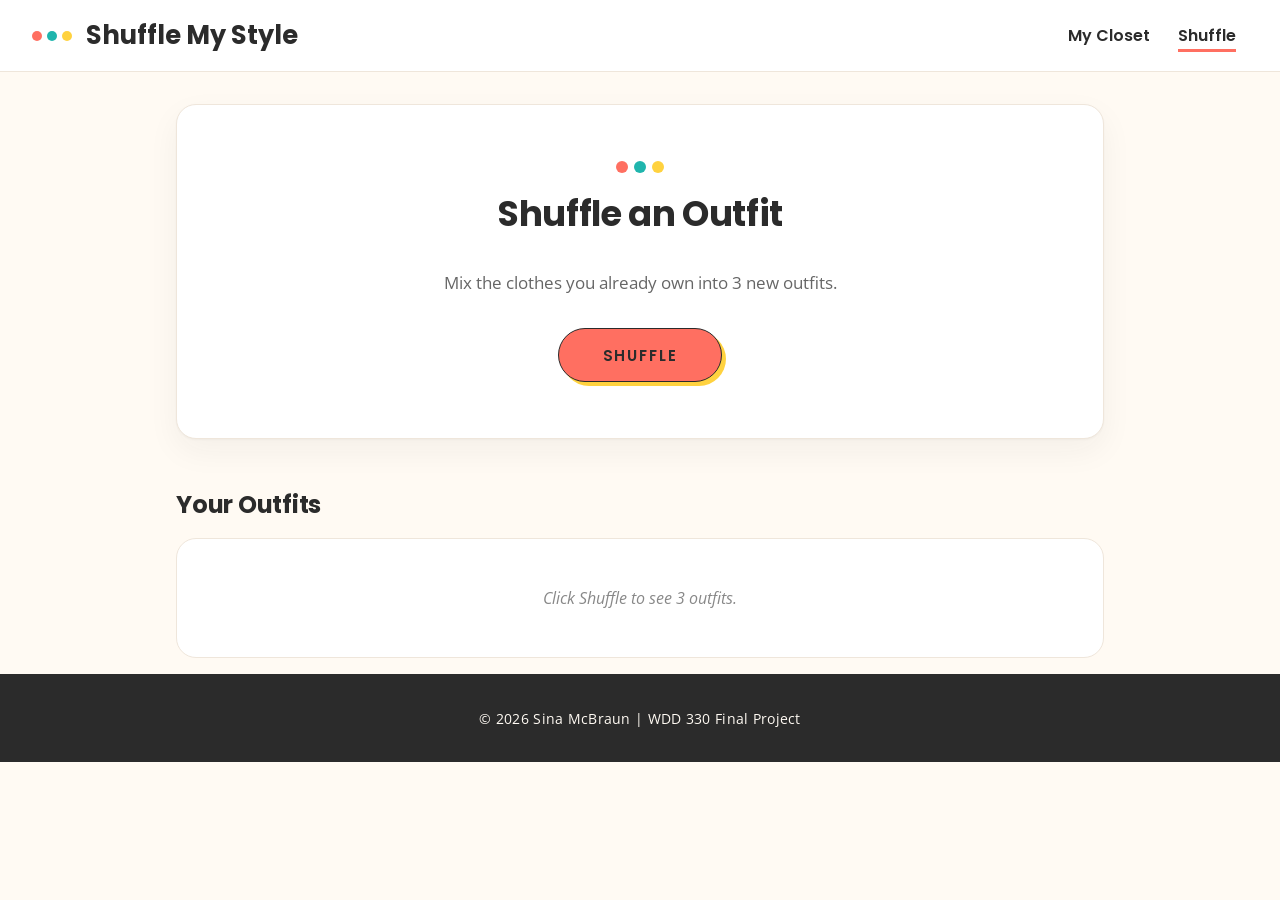
==== shuffle.html @ ab34cd7c "Build Shuffle screen and Sunny chic style for both pages" ====
<!DOCTYPE html>
<html lang="en">
<head>
  <!--
    PLAIN ENGLISH: Settings the browser reads before showing the page.
    LOGIC: Same setup as index.html, with a title and description for this screen.
    WHY WE NEED IT: Every page needs its own <head>. Pages don't share one.
    LEARNING GAP: The <title> is what shows on the browser tab, so each page gets its own.
  -->
  <meta charset="UTF-8">
  <meta name="viewport" content="width=device-width, initial-scale=1.0">
  <meta name="description" content="Shuffle My Style picks 3 new outfits from clothes already in your closet.">
  <title>Shuffle My Style | Shuffle</title>

  <!--
    PLAIN ENGLISH: Load the same fonts as the closet page (Poppins and Open Sans).
    LOGIC: Google Fonts sends the font files to the browser.
    WHY WE NEED IT: Both screens look like one app.
    LEARNING GAP: Each HTML page must load the fonts itself. index.html loading them doesn't carry over.
  -->
  <link rel="preconnect" href="https://fonts.googleapis.com">
  <link rel="preconnect" href="https://fonts.gstatic.com" crossorigin>
  <link href="https://fonts.googleapis.com/css2?family=Open+Sans:wght@400;600&family=Poppins:wght@600;700&display=swap" rel="stylesheet">

  <!--
    PLAIN ENGLISH: Use the same stylesheet as the closet page.
    LOGIC: One style.css is shared by both pages.
    WHY WE NEED IT: Change a color once and both screens update.
    LEARNING GAP: We are NOT making a second CSS file. Sharing one keeps the pages consistent.
  -->
  <link rel="stylesheet" href="css/style.css">
</head>
<body>

  <!--
    PLAIN ENGLISH: The same top section and menu as the closet page.
    LOGIC: aria-current="page" now sits on the Shuffle link, because this is the Shuffle page.
    WHY WE NEED IT: The user can move back to My Closet. Screen readers announce which page they're on.
    LEARNING GAP: aria-current moves to whichever page you're on. It's not always on the first link.
  -->
  <header>
    <h1>Shuffle My Style</h1>
    <nav>
      <a href="index.html">My Closet</a>
      <a href="shuffle.html" aria-current="page">Shuffle</a>
    </nav>
  </header>

  <main>
    <!--
      PLAIN ENGLISH: The control area: short directions and the Shuffle button.
      LOGIC: id="shuffle-controls" names this area. id="shuffle-btn" names the button for JavaScript.
      WHY WE NEED IT: Card "Build Shuffle Screen." This is the button from the wireframe.
      LEARNING GAP: type="button" means it does nothing on its own. It won't submit or reload.
             JavaScript gives it a job in the "Shuffles picks 3 outfits" card.
             The Hat/Bag/Accent checkboxes will go in this section (next card).
    -->
    <section id="shuffle-controls">
      <h2>Shuffle an Outfit</h2>
      <p>Mix the clothes you already own into 3 new outfits.</p>
      <button type="button" id="shuffle-btn">Shuffle</button>
    </section>

    <!--
      PLAIN ENGLISH: The spot where the 3 outfits will show up.
      LOGIC: The HTML stays mostly empty. JavaScript will fill #outfit-list.
      WHY WE NEED IT: The wireframe shows 3 outfits, stacked on phone and side by side on desktop.
      LEARNING GAP: It's the same idea as #closet-bins on the closet page.
             The message below shows until the first shuffle replaces it.
    -->
    <section id="outfits">
      <h2>Your Outfits</h2>
      <div id="outfit-list">
        <p class="empty">Click Shuffle to see 3 outfits.</p>
      </div>
    </section>
  </main>

  <footer>
    <p>&copy; 2026 Sina McBraun | WDD 330 Final Project</p>
  </footer>

  <!--
    PLAIN ENGLISH: The JavaScript line for this page gets added later.
    LOGIC: It will point to its own starter file, so it doesn't mix with the closet page's main.js.
    WHY WE NEED IT: Keeps the two pages separate, the way you asked.
    LEARNING GAP: Linking a file that doesn't exist yet causes a console error, so we wait.
  -->
</body>
</html>
---- css/style.css ----
/*
  PLAIN ENGLISH: The app's color and font "palette," saved in one place.
  LOGIC: CSS variables (--name) store a value once and reuse it everywhere.
  WHY WE NEED IT: To change coral to another color, you edit ONE line, not 20.
  LEARNING GAP: Variables go inside :root so the whole page can use them.
         You use them with var(--coral).
*/
:root {
    --coral: #ff6f61;
    --turquoise: #1fb5ad;
    --sunny: #ffd23f;
    --dark: #2b2b2b;
    --light: #fffaf3;
    --border-soft: #efe6db;
    --heading-font: "Poppins", Arial, sans-serif;
    --body-font: "Open Sans", Arial, sans-serif;
}

/*
  PLAIN ENGLISH: Basic settings for the whole page.
  LOGIC: box-sizing makes width include padding, so boxes don't overflow.
  WHY WE NEED IT: Keeps the layout from breaking on small phone screens.
  LEARNING GAP: The * means "every element."
*/
* {
    box-sizing: border-box;
}

body {
    margin: 0;
    font-family: var(--body-font);
    background-color: var(--light);
    color: var(--dark);
}

/*
  PLAIN ENGLISH: Headings use Poppins (fun and bold), per the proposal.
  LOGIC: One rule covers h1 and h2.
  WHY WE NEED IT: A consistent look across both screens.
  LEARNING GAP: Arial is the backup if Google Fonts doesn't load.
*/
h1,
h2 {
    font-family: var(--heading-font);
}

/*
  PLAIN ENGLISH: The header is a clean white bar with a thin warm line underneath.
  LOGIC: White background, charcoal text, and a 1px border at the bottom.
  WHY WE NEED IT: The chic "Sunny chic" look. Coral is saved for small accents, not the whole bar.
  LEARNING GAP: Mobile first: everything is centered and stacked on phones.
         The desktop media query below puts the menu beside the title.
*/
header {
    background-color: white;
    color: var(--dark);
    padding: 1rem;
    text-align: center;
    border-bottom: 1px solid var(--border-soft);
}

/*
  PLAIN ENGLISH: The app name with three color dots in front of it, like a mini logo.
  LOGIC: The h1 becomes a flex row so the dots and the words line up in the middle.
         ::before makes ONE coral dot. box-shadow makes turquoise and sunny copies to its right.
         margin-right leaves room for those two copies before the words start.
  WHY WE NEED IT: The dots are the app's "logo." They match the dots on the Shuffle page.
  LEARNING GAP: box-shadow copies don't take up space, so margin-right must make room for them.
         Without it, the dots would sit on top of the letters.
*/
header h1 {
    margin: 0 0 0.5rem;
    font-size: 1.6rem;
    display: flex;
    align-items: center;
    justify-content: center;
}

header h1::before {
    content: "";
    flex-shrink: 0;
    width: 10px;
    height: 10px;
    margin-right: 44px;
    border-radius: 50%;
    background-color: var(--coral);
    box-shadow: 15px 0 0 var(--turquoise), 30px 0 0 var(--sunny);
}

/*
  PLAIN ENGLISH: Menu links are charcoal. Hovering shows a sunny underline.
         The page you're on keeps a coral underline.
  LOGIC: Every link has an invisible (transparent) bottom border. Hover and
         aria-current only change its COLOR, so the text never jumps.
  WHY WE NEED IT: Shows where you are and what's clickable, in a calm way.
  LEARNING GAP: The aria-current rule comes AFTER the hover rule on purpose. When two rules
         are equally strong, the later one wins, so the current page stays coral on hover.
*/
nav a {
    color: var(--dark);
    font-family: var(--heading-font);
    font-weight: 600;
    text-decoration: none;
    margin: 0 0.75rem;
    padding-bottom: 2px;
    border-bottom: 3px solid transparent;
    transition: border-color 0.2s ease;
}

nav a:hover {
    border-bottom-color: var(--sunny);
}

nav a[aria-current="page"] {
    border-bottom-color: var(--coral);
}

/*
  PLAIN ENGLISH: A turquoise ring shows on a menu link when someone uses the Tab key.
  LOGIC: :focus-visible shows it for keyboard users only.
  WHY WE NEED IT: Accessibility, the same rule as the buttons (Week 7 card).
  LEARNING GAP: Links need focus styles too, not just buttons.
*/
nav a:focus-visible {
    outline: 2px solid var(--turquoise);
    outline-offset: 4px;
}

main {
    max-width: 960px;
    margin: 0 auto;
    padding: 1rem;
}

/*
  PLAIN ENGLISH: The footer is charcoal with cream text, like a boutique sign.
  LOGIC: Dark background, light text, slightly smaller letters.
  WHY WE NEED IT: Frames the bottom of the page and balances the white header.
  LEARNING GAP: Cream (--light) on charcoal (--dark) is easy to read. It's high contrast,
         which is good for accessibility.
*/
footer {
    background-color: var(--dark);
    color: var(--light);
    text-align: center;
    padding: 1.25rem 1rem;
    font-size: 0.9rem;
    letter-spacing: 0.02em;
}

/*
  PLAIN ENGLISH: On bigger screens (desktop), put the menu beside the title.
  LOGIC: A media query only runs when the screen is 700px wide or more.
  WHY WE NEED IT: Matches the desktop wireframe.
  LEARNING GAP: min-width = "this wide OR WIDER." That's the mobile-first pattern.
*/
@media (min-width: 700px) {
    header {
        display: flex;
        justify-content: space-between;
        align-items: center;
        padding: 1rem 2rem;
    }

    header h1 {
        margin: 0;
    }
}

/* ==================== CLOSET PAGE ==================== */

/*
  PLAIN ENGLISH: Style the add-item form.
  LOGIC: Grid stacks the label, input, and button with even spacing.
  WHY WE NEED IT: Soft, rounded, bright buttons, per the proposal.
  LEARNING GAP: "font: inherit" makes form fields use the page font. By
         default, they don't.
*/
#item-form {
    display: grid;
    gap: 0.5rem;
    max-width: 400px;
}

#item-form select,
#item-form button {
    font: inherit;
    padding: 0.6rem 1rem;
    border-radius: 999px;
}

#item-form select {
    border: 2px solid var(--turquoise);
    background-color: white;
}

#item-form input[type="color"] {
    width: 100%;
    height: 3rem;
    border: none;
    background: none;
    cursor: pointer;
}

/*
  PLAIN ENGLISH: The Add Item button is a charcoal pill with the sunny "shadow" behind it.
  LOGIC: box-shadow 4px 4px 0 = shift right 4px, down 4px, with 0 blur, so the edge is crisp.
         margin-top gives it a little space from the color picker.
  WHY WE NEED IT: It matches the Shuffle button's retro pop, so both pages feel like one app.
  LEARNING GAP: Charcoal here (and coral on Shuffle) makes each page's main button stand out
         against its own background, while the sunny shadow ties them together.
*/
#item-form button {
    margin-top: 0.5rem;
    background-color: var(--dark);
    color: white;
    border: 1.5px solid var(--dark);
    font-family: var(--heading-font);
    font-weight: 600;
    letter-spacing: 0.08em;
    cursor: pointer;
    box-shadow: 4px 4px 0 var(--sunny);
    transition: transform 0.15s ease, box-shadow 0.15s ease;
}

/*
  PLAIN ENGLISH: Hover lifts the button. Clicking presses it into its shadow.
  LOGIC: The same movement as the Shuffle button, so the app behaves the same everywhere.
  WHY WE NEED IT: Consistent "feel" is part of a professional design.
  LEARNING GAP: :active also works on phones when the button is tapped.
*/
#item-form button:hover {
    transform: translate(-2px, -2px);
    box-shadow: 6px 6px 0 var(--sunny);
}

#item-form button:active {
    transform: translate(2px, 2px);
    box-shadow: 2px 2px 0 var(--sunny);
}

#item-form button:focus-visible,
#item-form select:focus-visible {
    outline: 2px solid var(--turquoise);
    outline-offset: 4px;
}

/*
  PLAIN ENGLISH: The 6 bins as white cards.
  LOGIC: 1 column on phones, 3 columns on desktop (see the media query).
  WHY WE NEED IT: Matches the wireframe, with bins stacked on a phone.
  LEARNING GAP: The bins are made by JavaScript, but CSS still styles them
         by class name (.bin).
*/
#closet-bins {
    display: grid;
    grid-template-columns: 1fr;
    gap: 1rem;
}

.bin {
    background-color: white;
    border: 1px solid var(--border-soft);
    border-radius: 1rem;
    padding: 1rem;
    box-shadow: 0 1px 2px rgba(43, 43, 43, 0.04), 0 8px 20px rgba(43, 43, 43, 0.04);
}

.bin h3 {
    font-family: var(--heading-font);
    margin-top: 0;
    border-bottom: 2px solid var(--coral);
    padding-bottom: 0.25rem;
}

.bin ul {
    list-style: none;
    padding: 0;
    margin: 0;
}

.bin li {
    display: flex;
    align-items: center;
    gap: 0.75rem;
    padding: 0.4rem 0;
}

.swatch {
    width: 2rem;
    height: 2rem;
    border-radius: 50%;
    border: 2px solid var(--dark);
}

/*
  PLAIN ENGLISH: The Delete button is a quiet outlined pill.
  LOGIC: Transparent background with a soft border. On hover the border turns coral.
  WHY WE NEED IT: Delete shouldn't shout. The main buttons should be the stars.
  LEARNING GAP: It's a good design habit to make "destructive" actions calmer, so people
         don't click them by accident.
*/
.delete-btn {
    margin-left: auto;
    font: inherit;
    font-size: 0.85rem;
    background-color: transparent;
    color: #555;
    border: 1px solid #e3d8cc;
    border-radius: 999px;
    padding: 0.3rem 0.9rem;
    cursor: pointer;
    transition: border-color 0.2s ease, color 0.2s ease;
}

.delete-btn:hover {
    border-color: var(--coral);
    color: var(--dark);
}

.delete-btn:focus-visible {
    outline: 2px solid var(--turquoise);
    outline-offset: 3px;
}

.empty {
    color: #666;
    font-style: italic;
}

@media (min-width: 700px) {
    #closet-bins {
        grid-template-columns: repeat(3, 1fr);
    }
}

/* ==================== SHUFFLE PAGE ==================== */

/*
  PLAIN ENGLISH: The top Shuffle area is a clean white card (Option B, "Sunny chic").
  LOGIC: White background, thin warm border, and a very soft shadow make it float quietly.
         Text is centered so the eye goes straight to the button.
  WHY WE NEED IT: Card "Build Shuffle Screen." It gives the page a classy, boutique feel.
  LEARNING GAP: Chic design uses LESS: thin borders and faint shadows look more
         expensive than thick borders and strong glows.
  WHERE THE DATA COMES FROM: No data. This only styles the HTML in shuffle.html.
*/
#shuffle-controls {
    background-color: white;
    border: 1px solid var(--border-soft);
    border-radius: 1.25rem;
    padding: 2.5rem 1.5rem;
    text-align: center;
    box-shadow: 0 1px 2px rgba(43, 43, 43, 0.04), 0 12px 32px rgba(43, 43, 43, 0.05);
    margin: 1rem 0 3rem;
}

/*
  PLAIN ENGLISH: Three color dots (coral, turquoise, sunny) sit above the heading like a mini logo.
  LOGIC: ::before makes ONE coral circle. box-shadow makes two copies of it,
         turquoise 18px to the right and sunny 36px to the right.
         left: -18px shifts the whole row back so all 3 dots are centered.
  WHY WE NEED IT: The dots repeat the app's palette. It's an app about colors.
  LEARNING GAP: ::before needs content: "" or it won't show. box-shadow with 0 blur
         makes crisp copies of a shape, which is the same trick the button shadow uses.
*/
#shuffle-controls h2::before {
    content: "";
    display: block;
    position: relative;
    left: -18px;
    width: 12px;
    height: 12px;
    margin: 0 auto 0.9rem;
    border-radius: 50%;
    background-color: var(--coral);
    box-shadow: 18px 0 0 var(--turquoise), 36px 0 0 var(--sunny);
}

#shuffle-controls h2 {
    margin-top: 0;
    font-size: clamp(1.6rem, 4vw, 2.2rem);
    letter-spacing: -0.01em;
}

#shuffle-controls p {
    max-width: 30rem;
    margin: 0 auto 2rem;
    color: #666;
    font-size: 1.05rem;
    line-height: 1.6;
}

/*
  PLAIN ENGLISH: The Shuffle button is a coral pill with a thin charcoal outline
         and a sunny yellow "shadow" peeking out behind it (the retro pop).
  LOGIC: box-shadow 4px 4px 0 = shift right 4px, down 4px, with 0 blur, so the edge is crisp.
         Dark text sits on coral because it's easier to read than white on coral.
  WHY WE NEED IT: It's the main action, so it catches the eye and stays classy.
  LEARNING GAP: "font: inherit" is needed because buttons don't use the page font by default.
         text-transform only changes the LOOK. Screen readers still read "Shuffle" normally.
*/
#shuffle-btn {
    font: inherit;
    font-family: var(--heading-font);
    font-weight: 600;
    font-size: 0.95rem;
    text-transform: uppercase;
    letter-spacing: 0.12em;
    color: var(--dark);
    background-color: var(--coral);
    border: 1.5px solid var(--dark);
    border-radius: 999px;
    padding: 0.9rem 2.75rem;
    cursor: pointer;
    box-shadow: 4px 4px 0 var(--sunny);
    transition: transform 0.15s ease, box-shadow 0.15s ease;
}

/*
  PLAIN ENGLISH: On hover the button lifts and the yellow grows. On click it presses into its shadow.
  LOGIC: Hover moves the button up-left 2px and makes the shadow bigger (6px).
         Active moves it down-right 2px and shrinks the shadow (2px), like pushing a real button.
  WHY WE NEED IT: The movement feels fun and happy, and it tells the user "this is clickable."
  LEARNING GAP: :hover = mouse over it. :active = while being clicked. Phones have no hover,
         but they DO show :active when tapped, so phone users still feel the press.
*/
#shuffle-btn:hover {
    transform: translate(-2px, -2px);
    box-shadow: 6px 6px 0 var(--sunny);
}

#shuffle-btn:active {
    transform: translate(2px, 2px);
    box-shadow: 2px 2px 0 var(--sunny);
}

/*
  PLAIN ENGLISH: A turquoise ring appears when someone uses the Tab key to reach the button.
  LOGIC: :focus-visible shows the ring for keyboard users only, not on every mouse click.
  WHY WE NEED IT: Keyboard users must see where they are. This counts toward accessibility (Week 7 card).
  LEARNING GAP: Never remove focus outlines without replacing them. It's a common beginner mistake.
*/
#shuffle-btn:focus-visible {
    outline: 2px solid var(--turquoise);
    outline-offset: 6px;
}

/*
  PLAIN ENGLISH: The outfit area: 1 column on phones, 3 side by side on desktop.
  LOGIC: CSS grid, the same pattern as #closet-bins. The media query below adds 3 columns.
  WHY WE NEED IT: Matches the wireframe. It's ready for the outfit cards the next cards will add.
  LEARNING GAP: We style the area now even though it's mostly empty. The outfits
         will drop right into this layout later.
*/
#outfits h2 {
    margin-bottom: 1rem;
    letter-spacing: -0.01em;
}

#outfit-list {
    display: grid;
    grid-template-columns: 1fr;
    gap: 1.5rem;
}

/*
  PLAIN ENGLISH: Before the first shuffle, show a calm, elegant "waiting" box.
  LOGIC: "#outfit-list .empty" only targets the message INSIDE the outfit area.
         grid-column: 1 / -1 lets it stretch across all 3 columns.
  WHY WE NEED IT: Empty screens look broken. A styled empty state looks intentional.
  LEARNING GAP: The closet's "No items yet." uses .empty too. Adding #outfit-list in front
         keeps this style from changing the closet page.
*/
#outfit-list .empty {
    grid-column: 1 / -1;
    margin: 0;
    padding: 3rem 1rem;
    text-align: center;
    color: #888;
    background-color: white;
    border: 1px solid var(--border-soft);
    border-radius: 1.25rem;
}

/*
  PLAIN ENGLISH: Desktop extras: 3 outfit columns and more space in the top card.
  LOGIC: Runs only on screens 700px wide or wider (mobile first, like the rest of the file).
  WHY WE NEED IT: Matches the desktop wireframe.
  LEARNING GAP: This is a separate media query just for the Shuffle page. Keeping it
         here keeps all Shuffle styles together in one section.
*/
@media (min-width: 700px) {
    #outfit-list {
        grid-template-columns: repeat(3, 1fr);
    }

    #shuffle-controls {
        padding: 3.5rem 2rem;
    }
}

/* ==================== MOTION SETTINGS (BOTH PAGES) ==================== */

/*
  PLAIN ENGLISH: If someone turned off animations in their device settings, stop the movement.
  LOGIC: prefers-reduced-motion is a setting some people use because motion makes them dizzy.
         It covers both main buttons (Shuffle and Add Item).
  WHY WE NEED IT: Respects the user. It's a sign of professional, accessible design.
  LEARNING GAP: The buttons still work and keep their sunny shadows. They just don't move.
*/
@media (prefers-reduced-motion: reduce) {

    #shuffle-btn,
    #item-form button,
    nav a,
    .delete-btn {
        transition: none;
    }

    #shuffle-btn:hover,
    #shuffle-btn:active,
    #item-form button:hover,
    #item-form button:active {
        transform: none;
    }
}
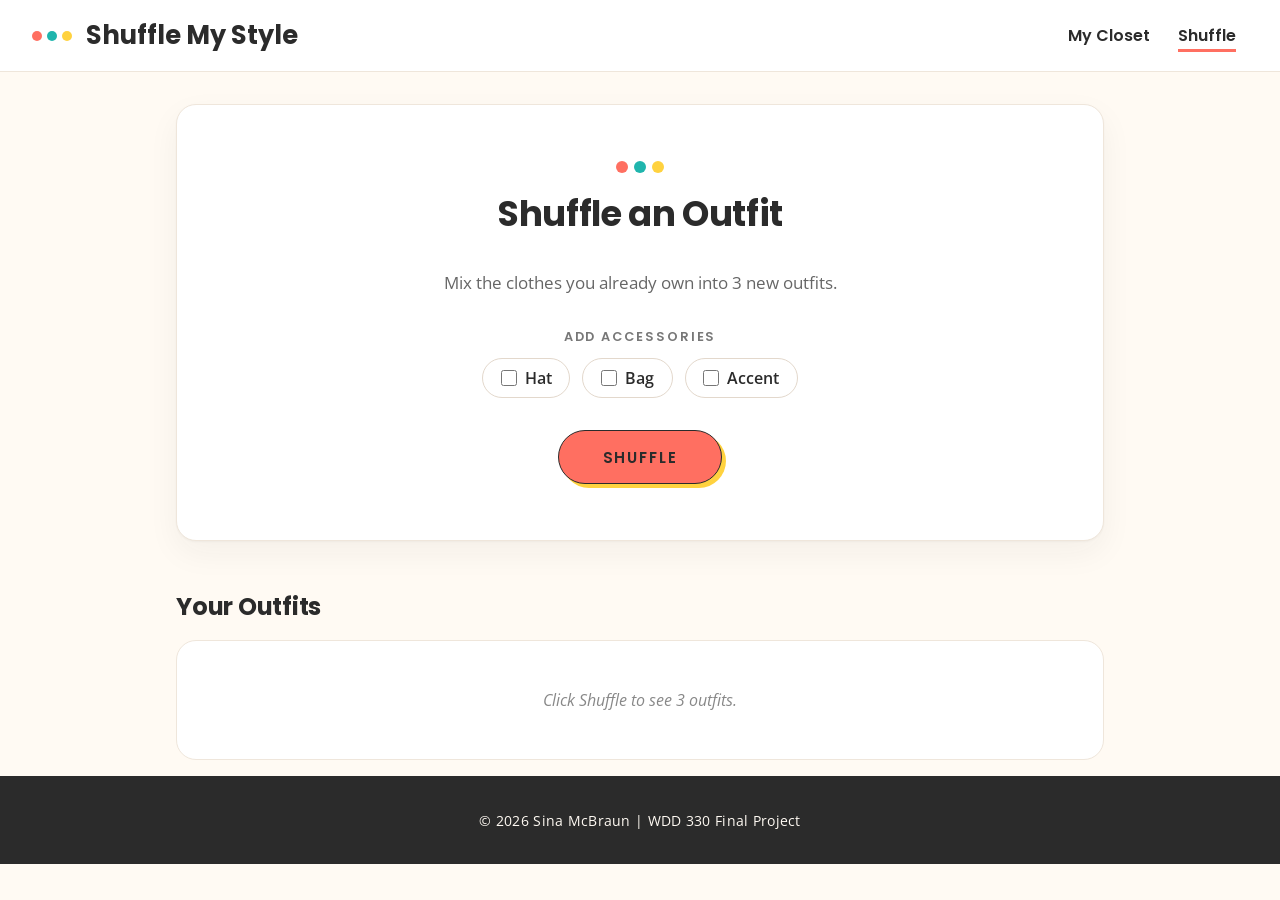
==== commit 9af6b623: "Add accessory checkboxes (Hat, Bag, Accent) to Shuffle screen" ====
--- a/shuffle.html
+++ b/shuffle.html
@@ -34,7 +34,7 @@
 
   <!--
     PLAIN ENGLISH: The same top section and menu as the closet page.
-    LOGIC: aria-current="page" now sits on the Shuffle link, because this is the Shuffle page.
+    LOGIC: aria-current="page" sits on the Shuffle link, because this is the Shuffle page.
     WHY WE NEED IT: The user can move back to My Closet. Screen readers announce which page they're on.
     LEARNING GAP: aria-current moves to whichever page you're on. It's not always on the first link.
   -->
@@ -48,16 +48,36 @@
 
   <main>
     <!--
-      PLAIN ENGLISH: The control area: short directions and the Shuffle button.
+      PLAIN ENGLISH: The control area: short directions, accessory choices, and the Shuffle button.
       LOGIC: id="shuffle-controls" names this area. id="shuffle-btn" names the button for JavaScript.
       WHY WE NEED IT: Card "Build Shuffle Screen." This is the button from the wireframe.
       LEARNING GAP: type="button" means it does nothing on its own. It won't submit or reload.
              JavaScript gives it a job in the "Shuffles picks 3 outfits" card.
-             The Hat/Bag/Accent checkboxes will go in this section (next card).
     -->
     <section id="shuffle-controls">
       <h2>Shuffle an Outfit</h2>
       <p>Mix the clothes you already own into 3 new outfits.</p>
+
+      <!--
+        PLAIN ENGLISH: Three checkboxes so the user picks which extras to add: Hat, Bag, Accent.
+        LOGIC: <fieldset> groups the checkboxes. <legend> is the group's title.
+               Each checkbox sits INSIDE its <label>, so clicking the word also checks the box.
+               name="accessory" gives all three the same group name for JavaScript to find.
+        WHY WE NEED IT: Card "Accessory checkboxes (Hat, Bags, Accent)." Tops, bottoms, and shoes
+               are always in an outfit. Accessories are the user's choice (function #9 in the proposal).
+        LEARNING GAP: Each value MUST match a bin name in closet.mjs exactly ("Hats", "Bags", "Accents").
+               The label the user sees can say "Hat," but the value is what the shuffle will use
+               to find those clothes. A spelling mismatch means that accessory never shows up.
+               All three start unchecked. Adding the word "checked" to an input would pre-check it.
+        WHERE THE DATA COMES FROM: The user's clicks. The next card reads which boxes are checked.
+      -->
+      <fieldset id="accessory-picks">
+        <legend>Add accessories</legend>
+        <label class="pick"><input type="checkbox" name="accessory" value="Hats"> Hat</label>
+        <label class="pick"><input type="checkbox" name="accessory" value="Bags"> Bag</label>
+        <label class="pick"><input type="checkbox" name="accessory" value="Accents"> Accent</label>
+      </fieldset>
+
       <button type="button" id="shuffle-btn">Shuffle</button>
     </section>
 
--- a/css/style.css
+++ b/css/style.css
@@ -524,4 +524,112 @@
     #item-form button:active {
         transform: none;
     }
+}
+
+/* ==================== ACCESSORY CHECKBOXES ==================== */
+
+/*
+  PLAIN ENGLISH: The group of accessory choices sits centered above the Shuffle button.
+  LOGIC: The fieldset's default border is removed. Flexbox lines the pills up in a row
+         and wraps them onto a new line on small phones.
+  WHY WE NEED IT: Card "Accessory checkboxes." It keeps the hero card clean and chic.
+  LEARNING GAP: <fieldset> has a gray box border by default. border: none removes it,
+         but the grouping still works for screen readers.
+  WHERE THE DATA COMES FROM: No data. This only styles the checkboxes in shuffle.html.
+*/
+#accessory-picks {
+    border: none;
+    margin: 0 auto 2rem;
+    padding: 0;
+    display: flex;
+    flex-wrap: wrap;
+    justify-content: center;
+    gap: 0.75rem;
+}
+
+/*
+  PLAIN ENGLISH: The "Add accessories" title is small, uppercase, and spaced out.
+  LOGIC: width: 100% puts the title on its own line above the pills.
+  WHY WE NEED IT: The same boutique-style lettering as the Shuffle button.
+  LEARNING GAP: A <legend> is the title for a <fieldset>. Screen readers read it
+         before each checkbox, like "Add accessories, Hat, checkbox."
+*/
+#accessory-picks legend {
+    width: 100%;
+    padding: 0;
+    margin-bottom: 0.75rem;
+    text-align: center;
+    font-family: var(--heading-font);
+    font-weight: 600;
+    font-size: 0.8rem;
+    text-transform: uppercase;
+    letter-spacing: 0.15em;
+    color: #777;
+}
+
+/*
+  PLAIN ENGLISH: Each choice is a soft white pill with a small checkbox inside.
+  LOGIC: The label is styled as the pill, so the whole pill is clickable.
+         accent-color makes the checkmark charcoal to match the app.
+  WHY WE NEED IT: Pills look like boutique tags, which is chic and easy to tap on a phone.
+  LEARNING GAP: We KEEP the real checkbox visible instead of hiding it. That's better for
+         accessibility, because everyone can still see and use a real checkbox.
+*/
+.pick {
+    display: inline-flex;
+    align-items: center;
+    gap: 0.5rem;
+    padding: 0.5rem 1.1rem;
+    background-color: white;
+    border: 1.5px solid #e3d8cc;
+    border-radius: 999px;
+    font-weight: 600;
+    cursor: pointer;
+    transition: background-color 0.2s ease, border-color 0.2s ease;
+}
+
+.pick input {
+    width: 1rem;
+    height: 1rem;
+    margin: 0;
+    accent-color: var(--dark);
+    cursor: pointer;
+}
+
+.pick:hover {
+    border-color: var(--sunny);
+}
+
+/*
+  PLAIN ENGLISH: When a pill is checked, it turns pale sunny yellow with a charcoal outline.
+  LOGIC: :has(input:checked) means "this label, when the checkbox inside it is checked."
+  WHY WE NEED IT: The user can see their choices at a glance, not just by the tiny checkmark.
+  LEARNING GAP: :has() lets CSS style a PARENT based on its child. Before :has(), this needed JavaScript.
+*/
+.pick:has(input:checked) {
+    background-color: #fff6d6;
+    border-color: var(--dark);
+}
+
+/*
+  PLAIN ENGLISH: A turquoise ring shows around the pill when someone uses Tab to reach it.
+  LOGIC: :has(input:focus-visible) puts the ring on the whole pill, not just the tiny box.
+  WHY WE NEED IT: Accessibility, consistent with the buttons and menu links.
+  LEARNING GAP: Keyboard users press Space to check or uncheck a focused checkbox.
+*/
+.pick:has(input:focus-visible) {
+    outline: 2px solid var(--turquoise);
+    outline-offset: 3px;
+}
+
+/*
+  PLAIN ENGLISH: If someone turned off animations, the pills change color instantly instead of fading.
+  LOGIC: The same prefers-reduced-motion setting used for the buttons.
+  WHY WE NEED IT: Respects the user's device setting.
+  LEARNING GAP: It's a small detail, but it shows consistent, professional care.
+*/
+@media (prefers-reduced-motion: reduce) {
+    .pick {
+        transition: none;
+    }
 }
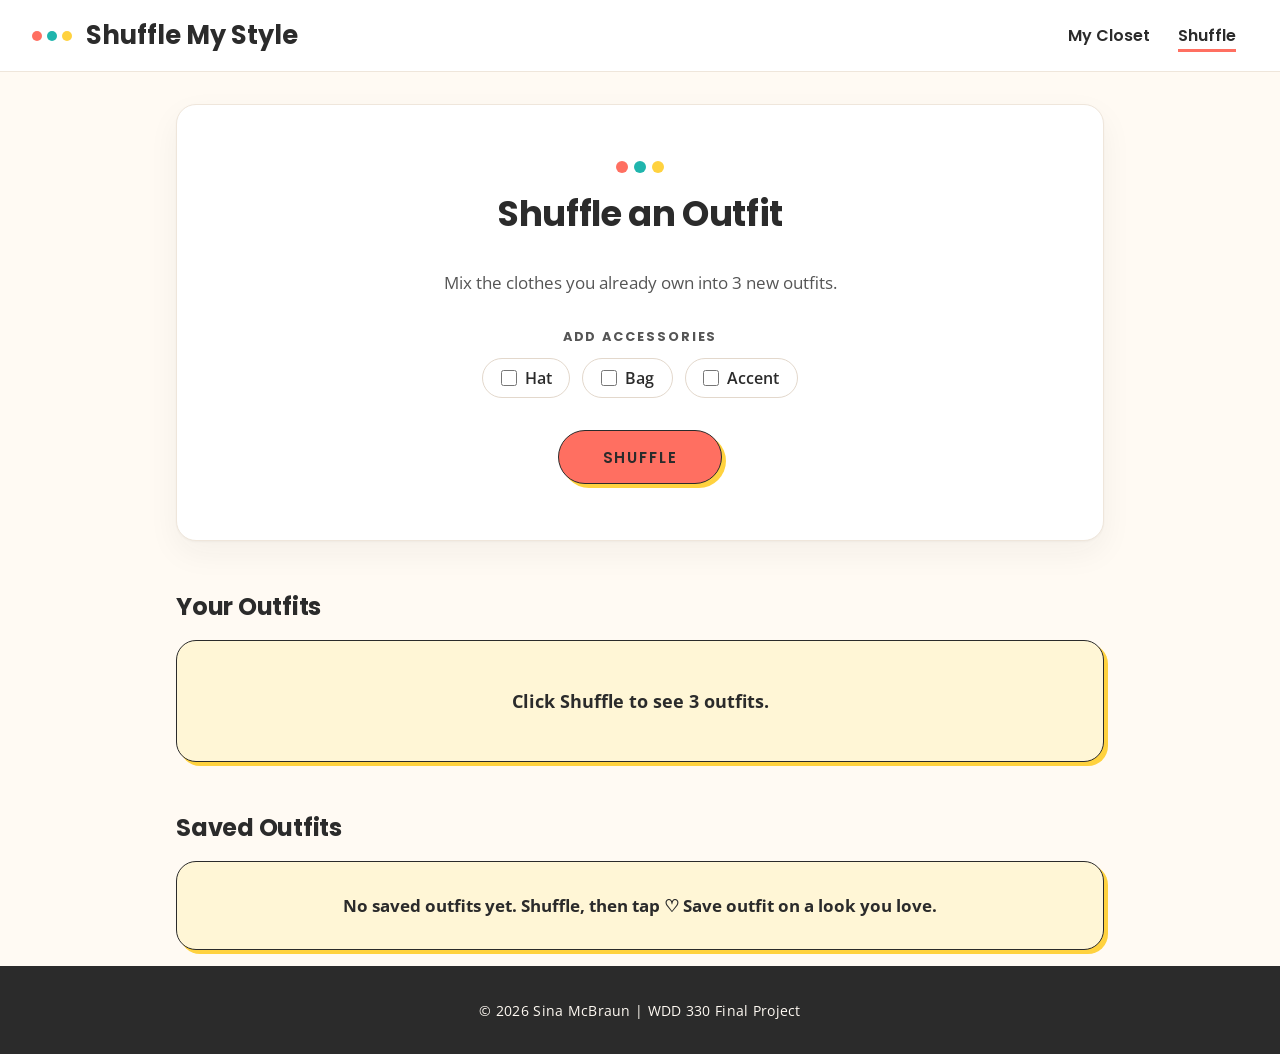
==== commit 61be316a: "Add Save favorites and Wear counter" ====
--- a/shuffle.html
+++ b/shuffle.html
@@ -52,7 +52,7 @@
       LOGIC: id="shuffle-controls" names this area. id="shuffle-btn" names the button for JavaScript.
       WHY WE NEED IT: Card "Build Shuffle Screen." This is the button from the wireframe.
       LEARNING GAP: type="button" means it does nothing on its own. It won't submit or reload.
-             JavaScript gives it a job in the "Shuffles picks 3 outfits" card.
+             shuffle-main.js gives it its job.
     -->
     <section id="shuffle-controls">
       <h2>Shuffle an Outfit</h2>
@@ -62,14 +62,14 @@
         PLAIN ENGLISH: Three checkboxes so the user picks which extras to add: Hat, Bag, Accent.
         LOGIC: <fieldset> groups the checkboxes. <legend> is the group's title.
                Each checkbox sits INSIDE its <label>, so clicking the word also checks the box.
-               name="accessory" gives all three the same group name for JavaScript to find.
+               All three share one group name, which JavaScript uses to find them.
         WHY WE NEED IT: Card "Accessory checkboxes (Hat, Bags, Accent)." Tops, bottoms, and shoes
                are always in an outfit. Accessories are the user's choice (function #9 in the proposal).
         LEARNING GAP: Each value MUST match a bin name in closet.mjs exactly ("Hats", "Bags", "Accents").
-               The label the user sees can say "Hat," but the value is what the shuffle will use
+               The label the user sees can say "Hat," but the value is what the shuffle uses
                to find those clothes. A spelling mismatch means that accessory never shows up.
                All three start unchecked. Adding the word "checked" to an input would pre-check it.
-        WHERE THE DATA COMES FROM: The user's clicks. The next card reads which boxes are checked.
+        WHERE THE DATA COMES FROM: The user's clicks. shuffle.mjs reads which boxes are checked.
       -->
       <fieldset id="accessory-picks">
         <legend>Add accessories</legend>
@@ -82,16 +82,38 @@
     </section>
 
     <!--
-      PLAIN ENGLISH: The spot where the 3 outfits will show up.
-      LOGIC: The HTML stays mostly empty. JavaScript will fill #outfit-list.
+      PLAIN ENGLISH: The spot where the 3 outfits show up.
+      LOGIC: The HTML stays mostly empty. shuffle.mjs fills #outfit-list with outfit cards.
+             aria-live="polite" tells screen readers to announce new outfits when they appear.
       WHY WE NEED IT: The wireframe shows 3 outfits, stacked on phone and side by side on desktop.
       LEARNING GAP: It's the same idea as #closet-bins on the closet page.
              The message below shows until the first shuffle replaces it.
+             Without aria-live, a screen reader user wouldn't know anything changed.
     -->
     <section id="outfits">
       <h2>Your Outfits</h2>
-      <div id="outfit-list">
+      <div id="outfit-list" aria-live="polite">
         <p class="empty">Click Shuffle to see 3 outfits.</p>
+      </div>
+    </section>
+
+    <!--
+      PLAIN ENGLISH: The Saved Outfits section, where favorite outfits and their wear counts show up.
+      LOGIC: The HTML stays mostly empty. favorites.mjs fills #favorite-list with saved outfit cards.
+             #favorites-status is a hidden message box with aria-live="polite". shuffle-main.js
+             puts short messages in it ("Outfit saved.") so screen readers announce them.
+      WHY WE NEED IT: Cards "Save favorites" and "Wear counter." The proposal promised users could
+             keep favorite outfits and track how often they wear them.
+      LEARNING GAP: aria-live is on the small status message, NOT on the whole list. If the whole
+             list were live, a screen reader would read every saved card out loud after each click.
+             The class "sr-only" hides the status from the eye but keeps it for screen readers.
+      WHERE THE DATA COMES FROM: The saved favorites in localStorage ("sms-favorites").
+    -->
+    <section id="favorites">
+      <h2>Saved Outfits</h2>
+      <p id="favorites-status" class="sr-only" aria-live="polite"></p>
+      <div id="favorite-list">
+        <p class="empty">No saved outfits yet. Shuffle, then tap ♡ Save outfit on a look you love.</p>
       </div>
     </section>
   </main>
@@ -101,10 +123,13 @@
   </footer>
 
   <!--
-    PLAIN ENGLISH: The JavaScript line for this page gets added later.
-    LOGIC: It will point to its own starter file, so it doesn't mix with the closet page's main.js.
-    WHY WE NEED IT: Keeps the two pages separate, the way you asked.
-    LEARNING GAP: Linking a file that doesn't exist yet causes a console error, so we wait.
+    PLAIN ENGLISH: Start the Shuffle page's JavaScript.
+    LOGIC: type="module" lets shuffle-main.js import from shuffle.mjs, which imports from storage.mjs.
+    WHY WE NEED IT: This brings the SHUFFLE button to life. It's a separate starter from
+           the closet page's main.js, so the two pages don't mix.
+    LEARNING GAP: Modules only work through a server (Live Server or GitHub Pages), not by
+           double-clicking the file.
   -->
+  <script type="module" src="js/shuffle-main.js"></script>
 </body>
 </html>
--- a/css/style.css
+++ b/css/style.css
@@ -4,12 +4,15 @@
   WHY WE NEED IT: To change coral to another color, you edit ONE line, not 20.
   LEARNING GAP: Variables go inside :root so the whole page can use them.
          You use them with var(--coral).
+         --muted is the ONE gray for softer text. At #555 it is still dark enough to read
+         easily (contrast 7.4 to 1 on white; the accessibility minimum is 4.5 to 1).
 */
 :root {
     --coral: #ff6f61;
     --turquoise: #1fb5ad;
     --sunny: #ffd23f;
     --dark: #2b2b2b;
+    --muted: #555;
     --light: #fffaf3;
     --border-soft: #efe6db;
     --heading-font: "Poppins", Arial, sans-serif;
@@ -323,9 +326,17 @@
     outline-offset: 3px;
 }
 
+/*
+  PLAIN ENGLISH: The "No items yet." message inside an empty bin.
+  LOGIC: The darker --muted gray and semi-bold weight. No italics.
+  WHY WE NEED IT: The old light gray italic text blended into the white card and was easy to miss.
+  LEARNING GAP: Thin, light, slanted text is the hardest kind to read. Bolder and upright
+         reads faster, especially for people with low vision.
+  WHERE THE DATA COMES FROM: No data. closet.mjs adds the "empty" class when a bin has 0 items.
+*/
 .empty {
-    color: #666;
-    font-style: italic;
+    color: var(--muted);
+    font-weight: 600;
 }
 
 @media (min-width: 700px) {
@@ -383,10 +394,16 @@
     letter-spacing: -0.01em;
 }
 
+/*
+  PLAIN ENGLISH: The "Mix the clothes you already own..." line under the heading.
+  LOGIC: Uses the --muted gray so it's softer than the heading but still easy to read.
+  WHY WE NEED IT: Tells new users what the page does.
+  LEARNING GAP: "Softer" should mean a darker gray, not a faint one. Faint text fails accessibility.
+*/
 #shuffle-controls p {
     max-width: 30rem;
     margin: 0 auto 2rem;
-    color: #666;
+    color: var(--muted);
     font-size: 1.05rem;
     line-height: 1.6;
 }
@@ -465,22 +482,37 @@
 }
 
 /*
-  PLAIN ENGLISH: Before the first shuffle, show a calm, elegant "waiting" box.
+  PLAIN ENGLISH: The message box in the outfit area: "Click Shuffle to see 3 outfits" before the
+         first shuffle, or "Add at least one item to..." when the closet is missing clothes.
   LOGIC: "#outfit-list .empty" only targets the message INSIDE the outfit area.
          grid-column: 1 / -1 lets it stretch across all 3 columns.
+         Charcoal text, bold, and a little bigger so it's the first thing the eye lands on.
+         The pale sunny background, charcoal outline, and sunny "retro pop" shadow match the
+         .outfit-note box AND the Shuffle button, so every message looks like part of the brand:
+         yellow box = "read me."
   WHY WE NEED IT: Empty screens look broken. A styled empty state looks intentional.
+         The old light gray (#888) failed accessibility contrast (3.5 to 1, below the 4.5 minimum)
+         and was easy to miss, which matters most when the message tells the user how to fix a problem.
+         A background color makes the message stand apart from the white outfit cards.
   LEARNING GAP: The closet's "No items yet." uses .empty too. Adding #outfit-list in front
          keeps this style from changing the closet page.
+         Using the SAME look for every message teaches the user a pattern. After seeing it once,
+         they know any yellow box is something to read.
+  WHERE THE DATA COMES FROM: No data. The text comes from shuffle.html (before shuffling)
+         or from shuffle.mjs (the missing-clothes message).
 */
 #outfit-list .empty {
     grid-column: 1 / -1;
     margin: 0;
     padding: 3rem 1rem;
     text-align: center;
-    color: #888;
-    background-color: white;
-    border: 1px solid var(--border-soft);
+    color: var(--dark);
+    font-size: 1.1rem;
+    font-weight: 700;
+    background-color: #fff6d6;
+    border: 1.5px solid var(--dark);
     border-radius: 1.25rem;
+    box-shadow: 4px 4px 0 var(--sunny);
 }
 
 /*
@@ -553,6 +585,8 @@
   WHY WE NEED IT: The same boutique-style lettering as the Shuffle button.
   LEARNING GAP: A <legend> is the title for a <fieldset>. Screen readers read it
          before each checkbox, like "Add accessories, Hat, checkbox."
+         The old #777 gray was just under the 4.5 to 1 contrast minimum, so it now uses --muted,
+         and the weight went up to 700 because small text needs extra boldness to stand out.
 */
 #accessory-picks legend {
     width: 100%;
@@ -560,11 +594,11 @@
     margin-bottom: 0.75rem;
     text-align: center;
     font-family: var(--heading-font);
-    font-weight: 600;
+    font-weight: 700;
     font-size: 0.8rem;
     text-transform: uppercase;
     letter-spacing: 0.15em;
-    color: #777;
+    color: var(--muted);
 }
 
 /*
@@ -632,4 +666,468 @@
     .pick {
         transition: none;
     }
+}
+
+/* ==================== OUTFIT CARDS ==================== */
+
+/*
+  PLAIN ENGLISH: Each outfit shows up as a clean white card, matching the closet bins.
+  LOGIC: White background, thin warm border, soft shadow, rounded corners.
+  WHY WE NEED IT: Card "Shuffles picks 3 outfits." The 3 cards sit in the #outfit-list grid
+         (stacked on phone, side by side on desktop) that we styled earlier.
+  LEARNING GAP: These cards are made by JavaScript (renderOutfits), but CSS still styles them
+         by class name (.outfit-card), the same as .bin on the closet page.
+  WHERE THE DATA COMES FROM: No data. This only styles what shuffle.mjs builds.
+*/
+.outfit-card {
+    background-color: white;
+    border: 1px solid var(--border-soft);
+    border-radius: 1.25rem;
+    padding: 1.25rem;
+    box-shadow: 0 1px 2px rgba(43, 43, 43, 0.04), 0 8px 20px rgba(43, 43, 43, 0.04);
+}
+
+/*
+  PLAIN ENGLISH: "OUTFIT 1" titles are small, uppercase, and spaced out, with a coral line.
+  LOGIC: The same boutique lettering as the Shuffle button and the "Add accessories" title.
+  WHY WE NEED IT: A consistent, chic look across the page.
+  LEARNING GAP: text-transform only changes the LOOK. The HTML still says "Outfit 1."
+*/
+.outfit-card h3 {
+    margin: 0 0 1rem;
+    padding-bottom: 0.5rem;
+    border-bottom: 2px solid var(--coral);
+    font-family: var(--heading-font);
+    font-size: 1rem;
+    text-transform: uppercase;
+    letter-spacing: 0.12em;
+}
+
+/*
+  PLAIN ENGLISH: The pieces in each outfit are listed with a color circle, the bin, and the color code.
+  LOGIC: list-style: none removes the bullet points. Grid adds even spacing between pieces.
+         Flexbox lines up each piece in a row. margin-left: auto pushes the color code to the right.
+  WHY WE NEED IT: Easy to read at a glance.
+  LEARNING GAP: The color circle reuses the .swatch class from the closet page,
+         so it already has its size, round shape, and dark outline.
+*/
+.outfit-pieces {
+    list-style: none;
+    margin: 0;
+    padding: 0;
+    display: grid;
+    gap: 0.6rem;
+}
+
+.outfit-pieces li {
+    display: flex;
+    align-items: center;
+    gap: 0.75rem;
+}
+
+.piece-bin {
+    font-weight: 600;
+}
+
+/*
+  PLAIN ENGLISH: The color code (like #ff6f61) on the right side of each outfit piece.
+  LOGIC: --muted gray and semi-bold, slightly bigger than before.
+  WHY WE NEED IT: The old #888 gray failed contrast and nearly disappeared on the white card.
+  LEARNING GAP: Small text needs MORE contrast, not less, because there's less ink for the eye to catch.
+  WHERE THE DATA COMES FROM: The color the user picked on the closet page, saved in localStorage.
+*/
+.piece-color {
+    margin-left: auto;
+    color: var(--muted);
+    font-size: 0.9rem;
+    font-weight: 600;
+}
+
+/*
+  PLAIN ENGLISH: The "Go to My Closet" link in the missing-clothes message.
+  LOGIC: Charcoal text with a coral underline, spaced slightly below the words.
+  WHY WE NEED IT: It looks like part of the app, not a default blue link.
+  LEARNING GAP: text-underline-offset moves the underline down a little, which looks more polished.
+*/
+#outfit-list .empty a {
+    color: var(--dark);
+    font-weight: 600;
+    text-decoration-color: var(--coral);
+    text-underline-offset: 3px;
+}
+
+/* ==================== OUTFIT NOTE ==================== */
+
+/*
+  PLAIN ENGLISH: The note under the cards when fewer than 3 outfits are possible.
+         It now sits in a pale sunny box with bold charcoal text, like a sticky note.
+  LOGIC: grid-column: 1 / -1 stretches it across all 3 columns so it sits below the cards.
+         The pale yellow (#fff6d6) is the same color as a checked accessory pill. The charcoal
+         outline and the sunny shadow (4px 4px 0) are the same "retro pop" as the Shuffle and
+         Add Item buttons, so the note looks dressed up and on-brand.
+  WHY WE NEED IT: Explains why there are fewer than 3 cards. Before, it was gray italic text
+         floating on the background and easy to overlook. A highlighted box catches the eye
+         without looking like a red error.
+  LEARNING GAP: Yellow means "heads up" and red means "error." Using the right color tells the user
+         how serious the message is before they even read it.
+         This box has NO hover lift like the buttons, on purpose. Movement says "click me,"
+         and the note isn't clickable.
+  WHERE THE DATA COMES FROM: No data. This only styles the note shuffle.mjs builds.
+*/
+.outfit-note {
+    grid-column: 1 / -1;
+    margin: 0;
+    padding: 0.9rem 1.25rem;
+    text-align: center;
+    color: var(--dark);
+    font-size: 1.05rem;
+    font-weight: 700;
+    background-color: #fff6d6;
+    border: 1.5px solid var(--dark);
+    border-radius: 1rem;
+    box-shadow: 4px 4px 0 var(--sunny);
+}
+
+/* ==================== COLORING BOOK DRAWING ==================== */
+
+/*
+  PLAIN ENGLISH: The coloring-book picture at the top of each outfit card.
+  LOGIC: display: block and margin auto center it. width: 100% with max-width keeps it
+         from getting too big on desktop, and height: auto keeps its shape (no stretching).
+         A soft cream oval behind the figure, like a mirror, frames it on the white card.
+         border-radius: 50% makes an oval here because the drawing is taller than it is wide.
+  WHY WE NEED IT: Card "Draw coloring book outfit." The drawing is the first thing the eye sees.
+  LEARNING GAP: An SVG with a viewBox scales to ANY size with no blur, because it's shapes,
+         not pixels. That's why one drawing works on a phone and a big desktop screen.
+  WHERE THE DATA COMES FROM: No data. This only sizes the SVG that outfit-drawing.mjs builds.
+*/
+.outfit-drawing {
+    display: block;
+    width: 100%;
+    max-width: 150px;
+    height: auto;
+    margin: 0 auto 1.25rem;
+    padding: 0.75rem;
+    background-color: var(--light);
+    border-radius: 50%;
+}
+
+/* ==================== COLOR API: NAMES AND COLOR MIX ==================== */
+
+/*
+  PLAIN ENGLISH: Stack the bin name ("Tops") on top of the color's name ("Bittersweet").
+  LOGIC: flex-direction: column puts the two spans one above the other.
+  WHY WE NEED IT: Card "Connect the color API." The name sits right where the eye already reads.
+  LEARNING GAP: The li is still a flex ROW (circle, label, code). Only the label inside it is a column.
+         Flexbox can be nested: a row that holds a column.
+  WHERE THE DATA COMES FROM: No data. This only styles the label shuffle.mjs builds.
+*/
+.piece-label {
+    display: flex;
+    flex-direction: column;
+    line-height: 1.25;
+}
+
+/*
+  PLAIN ENGLISH: The color's name, like "Bittersweet," in smaller gray letters.
+  LOGIC: The --muted gray and semi-bold weight, the same readable gray as the color codes.
+  WHY WE NEED IT: The name supports the bin name without competing with it.
+  LEARNING GAP: It starts as "Finding name..." and changes when The Color API answers.
+         Same spot, same style, so nothing jumps around on the card.
+  WHERE THE DATA COMES FROM: The Color API /id answer (name.value), through color-api.mjs.
+*/
+.piece-name {
+    font-size: 0.85rem;
+    font-weight: 600;
+    color: var(--muted);
+}
+
+/*
+  PLAIN ENGLISH: The "Colors that go with your top" section at the bottom of each outfit card.
+  LOGIC: A thin warm line on top separates it from the outfit pieces.
+  WHY WE NEED IT: The proposal's "creative color mixes" idea gets its own clear spot.
+  LEARNING GAP: border-top uses the same --border-soft as the cards, so it matches the chic look.
+  WHERE THE DATA COMES FROM: No data. This only styles the section shuffle.mjs builds.
+*/
+.color-mix {
+    margin-top: 1.25rem;
+    padding-top: 1rem;
+    border-top: 1px solid var(--border-soft);
+}
+
+/*
+  PLAIN ENGLISH: The small uppercase title, "COLORS THAT GO WITH YOUR TOP."
+  LOGIC: The same boutique lettering as "ADD ACCESSORIES" and "OUTFIT 1."
+  WHY WE NEED IT: A consistent look across the whole page.
+  LEARNING GAP: It's an h4 because it sits under the card's h3 ("Outfit 1"). Headings should go
+         in order (h2, h3, h4), which helps screen reader users understand the page's outline.
+*/
+.color-mix h4 {
+    margin: 0 0 0.6rem;
+    font-family: var(--heading-font);
+    font-size: 0.75rem;
+    font-weight: 700;
+    text-transform: uppercase;
+    letter-spacing: 0.12em;
+    color: var(--muted);
+}
+
+/*
+  PLAIN ENGLISH: The "Finding colors..." loading text, or the "try again" note if the API is down.
+  LOGIC: Readable --muted gray, semi-bold, slightly smaller text.
+  WHY WE NEED IT: The user always knows what's happening, even while waiting.
+  LEARNING GAP: A loading message is a tiny loading indicator. The example proposals planned these too.
+*/
+.color-mix-message {
+    margin: 0;
+    font-size: 0.9rem;
+    font-weight: 600;
+    color: var(--muted);
+}
+
+/*
+  PLAIN ENGLISH: The 3 color ideas, side by side, each with a small circle and its name.
+  LOGIC: flex-wrap lets them drop to a new line on narrow phone screens instead of squishing.
+  WHY WE NEED IT: Easy to scan, and it works on phone and desktop.
+  LEARNING GAP: gap: 0.75rem 1rem means 0.75rem between ROWS and 1rem between COLUMNS.
+  WHERE THE DATA COMES FROM: No data. This only styles the list shuffle.mjs builds.
+*/
+.color-mix-list {
+    list-style: none;
+    margin: 0;
+    padding: 0;
+    display: flex;
+    flex-wrap: wrap;
+    gap: 0.75rem 1rem;
+}
+
+.color-mix-list li {
+    display: flex;
+    align-items: center;
+    gap: 0.4rem;
+    font-size: 0.9rem;
+    font-weight: 600;
+}
+
+/*
+  PLAIN ENGLISH: A smaller version of the color circle for the mix ideas.
+  LOGIC: The element has BOTH classes: "swatch swatch-small." .swatch gives the round shape and
+         outline. .swatch-small comes later in this file, so its smaller size wins.
+  WHY WE NEED IT: The mix ideas are extra tips, so their circles are smaller than the outfit's own.
+  LEARNING GAP: An element can have more than one class, separated by a space. This "modifier"
+         pattern reuses a style and changes just one thing, instead of copying the whole rule.
+*/
+.swatch-small {
+    width: 1.25rem;
+    height: 1.25rem;
+    border-width: 1.5px;
+}
+
+/* ==================== FAVORITES AND WEAR COUNTER ==================== */
+
+/*
+  PLAIN ENGLISH: Hide text from the eye but keep it for screen readers.
+  LOGIC: The element shrinks to 1px, gets clipped, and moves out of the way.
+         It's NOT display: none, because screen readers skip anything with display: none.
+  WHY WE NEED IT: The #favorites-status message ("Outfit saved.") is only for screen readers.
+         Sighted users already see the button change.
+  LEARNING GAP: This is a standard, widely used pattern. Many sites call it "sr-only" or
+         "visually-hidden." Every part of it matters, so copy it whole.
+*/
+.sr-only {
+    position: absolute;
+    width: 1px;
+    height: 1px;
+    padding: 0;
+    margin: -1px;
+    overflow: hidden;
+    clip: rect(0, 0, 0, 0);
+    white-space: nowrap;
+    border: 0;
+}
+
+/*
+  PLAIN ENGLISH: The Save button at the bottom of each outfit card.
+         It's a white pill with a charcoal outline and a small sunny "retro pop" shadow.
+         Once saved, it fills with sunny yellow.
+  LOGIC: width: 100% stretches it across the card, which is easy to tap on a phone.
+         [aria-pressed="true"] is the "saved" look. JavaScript sets aria-pressed (favorites.mjs).
+  WHY WE NEED IT: Card "Save favorites." It matches the Shuffle button's style but is smaller,
+         so Shuffle is still the star of the page.
+  LEARNING GAP: Styling by [aria-pressed="true"] means the look ALWAYS matches what screen readers
+         hear. If we used a separate "saved" class, the two could get out of step.
+*/
+.save-btn {
+    display: block;
+    width: 100%;
+    margin-top: 1.25rem;
+    font: inherit;
+    font-family: var(--heading-font);
+    font-weight: 600;
+    font-size: 0.8rem;
+    text-transform: uppercase;
+    letter-spacing: 0.1em;
+    color: var(--dark);
+    background-color: white;
+    border: 1.5px solid var(--dark);
+    border-radius: 999px;
+    padding: 0.65rem 1rem;
+    cursor: pointer;
+    box-shadow: 3px 3px 0 var(--sunny);
+    transition: transform 0.15s ease, box-shadow 0.15s ease, background-color 0.2s ease;
+}
+
+.save-btn:hover {
+    transform: translate(-2px, -2px);
+    box-shadow: 5px 5px 0 var(--sunny);
+}
+
+.save-btn:active {
+    transform: translate(2px, 2px);
+    box-shadow: 1px 1px 0 var(--sunny);
+}
+
+.save-btn[aria-pressed="true"] {
+    background-color: var(--sunny);
+    box-shadow: 3px 3px 0 var(--coral);
+}
+
+.save-btn:focus-visible,
+.wore-btn:focus-visible {
+    outline: 2px solid var(--turquoise);
+    outline-offset: 4px;
+}
+
+/*
+  PLAIN ENGLISH: The Saved Outfits section: space above it, then cards in the same grid as the outfits.
+  LOGIC: 1 column on phones. The media query below makes 3 columns on desktop.
+  WHY WE NEED IT: Saved looks feel like part of the same page and match the outfit cards above.
+  LEARNING GAP: This copies the #outfit-list grid on purpose, so both areas line up the same way.
+*/
+#favorites {
+    margin-top: 3rem;
+}
+
+#favorites h2 {
+    margin-bottom: 1rem;
+    letter-spacing: -0.01em;
+}
+
+#favorite-list {
+    display: grid;
+    grid-template-columns: 1fr;
+    gap: 1.5rem;
+}
+
+/*
+  PLAIN ENGLISH: The "No saved outfits yet" message uses the same yellow "read me" box as the
+         other messages on this page.
+  LOGIC: The same pale sunny background, charcoal outline, and sunny shadow as #outfit-list .empty.
+  WHY WE NEED IT: The user already learned "yellow box = read me." Keeping the pattern avoids confusion.
+  LEARNING GAP: #favorite-list in front keeps this style from changing the closet page's
+         "No items yet." message, which also uses the .empty class.
+*/
+#favorite-list .empty {
+    grid-column: 1 / -1;
+    margin: 0;
+    padding: 2rem 1rem;
+    text-align: center;
+    color: var(--dark);
+    font-size: 1.05rem;
+    font-weight: 700;
+    background-color: #fff6d6;
+    border: 1.5px solid var(--dark);
+    border-radius: 1.25rem;
+    box-shadow: 4px 4px 0 var(--sunny);
+}
+
+/*
+  PLAIN ENGLISH: The wear count line, like "Worn 3 times · Last worn Oct 8, 2026."
+  LOGIC: The readable --muted gray and semi-bold weight, the same as the color codes.
+  WHY WE NEED IT: Card "Wear counter." The count is easy to find without shouting.
+  WHERE THE DATA COMES FROM: timesWorn and lastWorn in the saved favorite (localStorage).
+*/
+.worn-count {
+    margin: 1rem 0 0.75rem;
+    font-size: 0.9rem;
+    font-weight: 600;
+    color: var(--muted);
+}
+
+/*
+  PLAIN ENGLISH: The "Wore it today" and "Remove" buttons sit side by side at the bottom of a saved card.
+  LOGIC: Flexbox puts them in a row. The Remove button reuses .delete-btn, whose margin-left: auto
+         pushes it to the right side.
+  WHY WE NEED IT: The happy action (Wore it) is on the left where the eye starts. The quiet
+         "destructive" action (Remove) sits apart on the right, so it's harder to click by accident.
+  LEARNING GAP: flex-wrap lets the buttons drop to two lines on very small phones instead of squishing.
+*/
+.favorite-actions {
+    display: flex;
+    flex-wrap: wrap;
+    align-items: center;
+    gap: 0.75rem;
+}
+
+/*
+  PLAIN ENGLISH: The "Wore it today" button: a pale turquoise pill with a turquoise retro shadow.
+  LOGIC: The same lift-on-hover and press-on-click as the other main buttons.
+  WHY WE NEED IT: Card "Wear counter." Turquoise sets it apart from the sunny Save button,
+         so the two jobs never look the same.
+  LEARNING GAP: Dark text on the pale turquoise background keeps strong contrast for easy reading.
+*/
+.wore-btn {
+    font: inherit;
+    font-size: 0.85rem;
+    font-weight: 600;
+    color: var(--dark);
+    background-color: #e3f6f5;
+    border: 1.5px solid var(--dark);
+    border-radius: 999px;
+    padding: 0.45rem 1rem;
+    cursor: pointer;
+    box-shadow: 3px 3px 0 var(--turquoise);
+    transition: transform 0.15s ease, box-shadow 0.15s ease;
+}
+
+.wore-btn:hover {
+    transform: translate(-2px, -2px);
+    box-shadow: 5px 5px 0 var(--turquoise);
+}
+
+.wore-btn:active {
+    transform: translate(2px, 2px);
+    box-shadow: 1px 1px 0 var(--turquoise);
+}
+
+/*
+  PLAIN ENGLISH: Desktop: 3 saved cards side by side, the same as the outfits.
+  LOGIC: Runs only on screens 700px wide or wider (mobile first).
+  WHY WE NEED IT: Matches the desktop layout of the outfit cards.
+*/
+@media (min-width: 700px) {
+    #favorite-list {
+        grid-template-columns: repeat(3, 1fr);
+    }
+}
+
+/*
+  PLAIN ENGLISH: If someone turned off animations, the new buttons stop moving too.
+  LOGIC: The same prefers-reduced-motion setting as the other buttons.
+  WHY WE NEED IT: Every new moving part must respect this setting, not just the old ones.
+  LEARNING GAP: The buttons still work and keep their colors and shadows. They just don't move.
+*/
+@media (prefers-reduced-motion: reduce) {
+
+    .save-btn,
+    .wore-btn {
+        transition: none;
+    }
+
+    .save-btn:hover,
+    .save-btn:active,
+    .wore-btn:hover,
+    .wore-btn:active {
+        transform: none;
+    }
 }
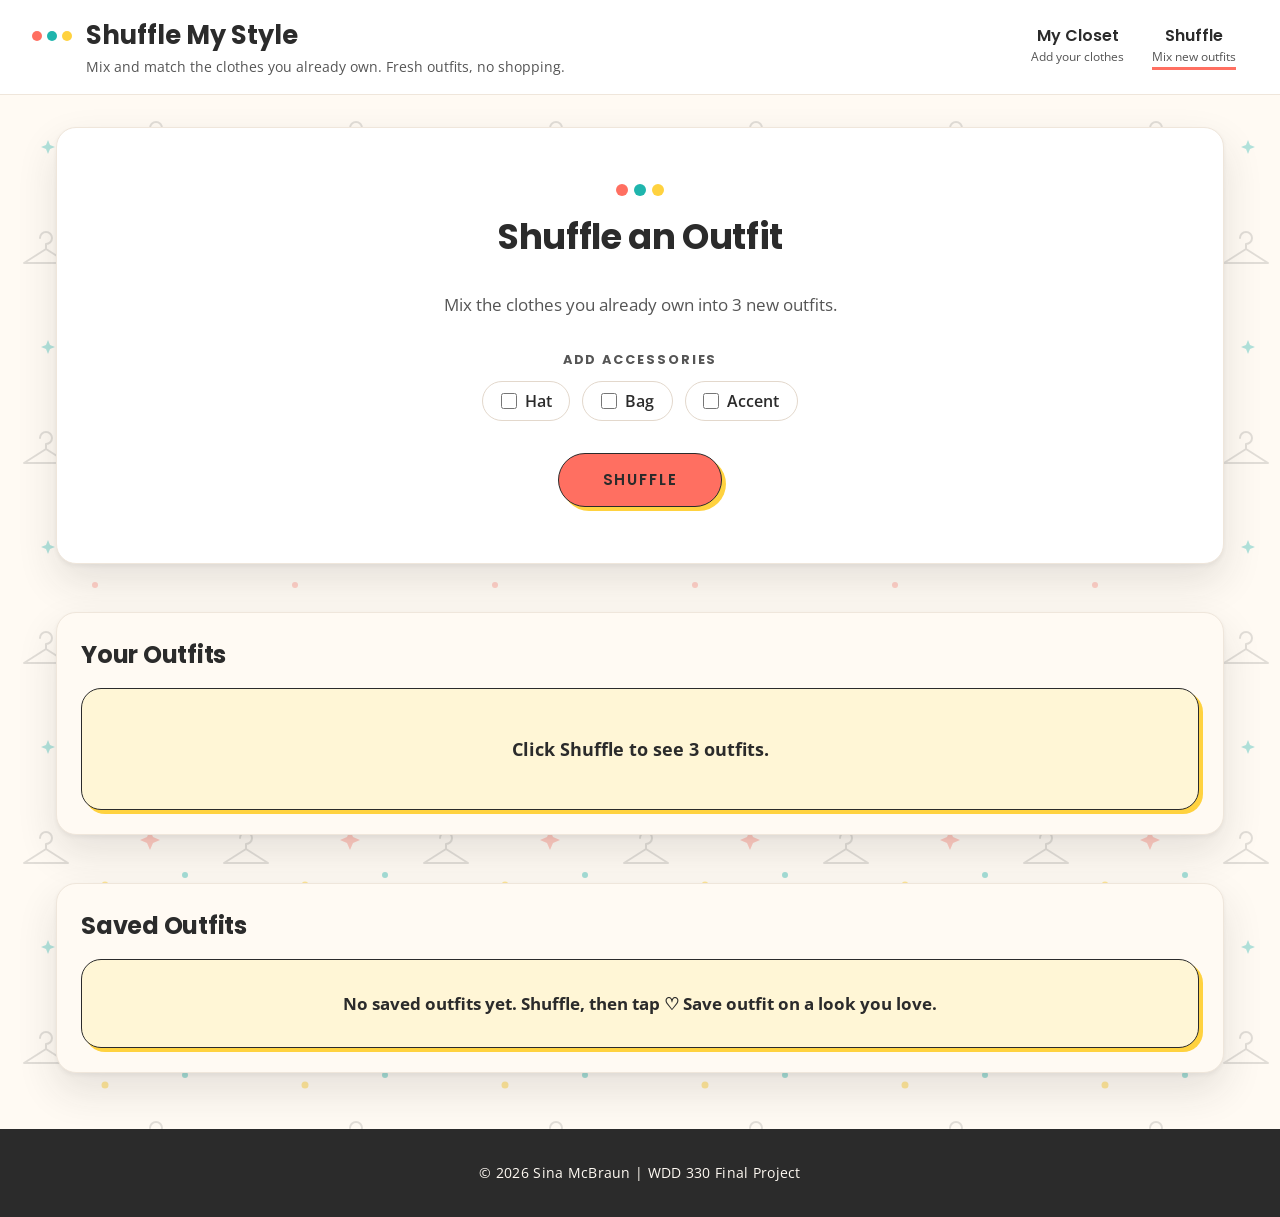
==== commit 286f3038: "Add welcome card, header tagline, menu hints, background pattern, and one-stop layout" ====
--- a/shuffle.html
+++ b/shuffle.html
@@ -29,6 +29,13 @@
     LEARNING GAP: We are NOT making a second CSS file. Sharing one keeps the pages consistent.
   -->
   <link rel="stylesheet" href="css/style.css">
+  <!--
+    PLAIN ENGLISH: The tiny icon on the browser tab: the app's 3 color dots (coral, turquoise, sunny).
+    LOGIC: The picture is a small SVG written right in the link (a "data URL"), so there's no image file to load.
+    WHY WE NEED IT: Without it, the browser asks for favicon.ico, gets a 404, and shows a red Console error.
+    LEARNING GAP: Inside a data URL, # must be written as %23, so #ff6f61 becomes %23ff6f61.
+  -->
+  <link rel="icon" href="data:image/svg+xml,%3Csvg xmlns=%27http://www.w3.org/2000/svg%27 viewBox=%270 0 48 48%27%3E%3Ccircle cx=%278%27 cy=%2724%27 r=%277%27 fill=%27%23ff6f61%27/%3E%3Ccircle cx=%2724%27 cy=%2724%27 r=%277%27 fill=%27%231fb5ad%27/%3E%3Ccircle cx=%2740%27 cy=%2724%27 r=%277%27 fill=%27%23ffd23f%27/%3E%3C/svg%3E">
 </head>
 <body>
 
@@ -39,10 +46,25 @@
     LEARNING GAP: aria-current moves to whichever page you're on. It's not always on the first link.
   -->
   <header>
-    <h1>Shuffle My Style</h1>
+    <!--
+      PLAIN ENGLISH: The app name plus a quick 2-sentence tagline that says what the app does.
+      LOGIC: The .brand box keeps the name and tagline together on the left (desktop) or centered (phone).
+      WHY WE NEED IT: The first words users see explain the app's purpose.
+      LEARNING GAP: Only the app name is the <h1>. The tagline is a regular paragraph.
+    -->
+    <div class="brand">
+      <h1>Shuffle My Style</h1>
+      <p class="tagline">Mix and match the clothes you already own. Fresh outfits, no shopping.</p>
+    </div>
+    <!--
+      PLAIN ENGLISH: The menu. Each link shows the page name and a tiny hint about what you do there.
+      LOGIC: Two <span>s inside each link: .nav-label (the name) and .nav-hint (the hint).
+      WHY WE NEED IT: Users know what each page is for before they click.
+      LEARNING GAP: aria-current="page" marks the page you're on, so it gets the coral underline.
+    -->
     <nav>
-      <a href="index.html">My Closet</a>
-      <a href="shuffle.html" aria-current="page">Shuffle</a>
+      <a href="index.html"><span class="nav-label">My Closet</span><span class="nav-hint">Add your clothes</span></a>
+      <a href="shuffle.html" aria-current="page"><span class="nav-label">Shuffle</span><span class="nav-hint">Mix new outfits</span></a>
     </nav>
   </header>
 
@@ -131,5 +153,12 @@
            double-clicking the file.
   -->
   <script type="module" src="js/shuffle-main.js"></script>
+  <!--
+    PLAIN ENGLISH: Start the magic sparkle trail that follows the wand cursor.
+    LOGIC: sparkle-trail.mjs runs on its own. It listens for mouse moves and makes the sparkles.
+    WHY WE NEED IT: Trello card "Polish: Magic wand cursor + sparkle trail."
+    LEARNING GAP: The wand picture itself comes from style.css. This file only adds the sparkles.
+  -->
+  <script type="module" src="js/sparkle-trail.mjs"></script>
 </body>
 </html>
--- a/css/style.css
+++ b/css/style.css
@@ -1130,4 +1130,893 @@
     .wore-btn:active {
         transform: none;
     }
-}+}
+
+/* ==================== SPARKLE ANIMATION ==================== */
+
+/*
+  PLAIN ENGLISH: After Shuffle, each outfit card "pops" up into place, one after another,
+         like cards being dealt on a table.
+  LOGIC: @keyframes card-pop describes the movement: start invisible (opacity 0), a little lower
+         (translateY 16px) and a little smaller (scale 0.97), then end fully visible in its normal spot.
+         "both" keeps the starting look BEFORE the animation begins, so cards don't flash early.
+         nth-child(2) and nth-child(3) wait a little longer (animation-delay), so the cards
+         arrive one at a time instead of all at once.
+  WHY WE NEED IT: Card "Sparkle animation." The proposal's "magic closet" feeling: outfits appear
+         like a fairy godmother is putting them together. It's also a real CSS animation for the
+         Advanced CSS rubric.
+  LEARNING GAP: A TRANSITION smoothly changes between two states when something happens (like hover).
+         An ANIMATION is a planned sequence (@keyframes) that plays on its own.
+         The animation replays on every Shuffle because renderOutfits builds NEW cards each time,
+         and new elements always play their animation.
+         "#outfit-list" in front means ONLY the shuffled cards pop. The saved cards don't, so they
+         won't bounce every time you click "Wore it today."
+  WHERE THE DATA COMES FROM: No data. This only animates the cards shuffle.mjs builds.
+*/
+@keyframes card-pop {
+    from {
+        opacity: 0;
+        transform: translateY(16px) scale(0.97);
+    }
+
+    to {
+        opacity: 1;
+        transform: translateY(0) scale(1);
+    }
+}
+
+#outfit-list .outfit-card {
+    animation: card-pop 0.5s ease-out both;
+}
+
+#outfit-list .outfit-card:nth-child(2) {
+    animation-delay: 0.12s;
+}
+
+#outfit-list .outfit-card:nth-child(3) {
+    animation-delay: 0.24s;
+}
+
+/*
+  PLAIN ENGLISH: Little sparkles (✦ ✧ ✦) pop in next to each "OUTFIT 1" title with a wiggle,
+         then keep twinkling gently the whole time the outfits are showing.
+  LOGIC: ::after adds the sparkles after the title text, with no change to the HTML.
+         position: absolute with right: 0 tucks them at the right end of the title line.
+         The sparkles get TWO animations, separated by a comma:
+         1) sparkle-twinkle: the entrance. Grows from tiny to a little too big, then settles,
+            with a small wiggle (rotate). It plays once (1.2s, starting at 0.3s).
+         2) sparkle-glow: the forever twinkle. It waits 1.5s (until the entrance is done), then
+            softly dims and shrinks a little and brightens back, every 2.4s. "infinite" = repeat forever.
+  WHY WE NEED IT: Card "Sparkle animation." The sparkles are the "magic wand" from the app's
+         icon idea, so the brand shows up right where the outfits appear. Testing showed the first
+         version twinkled once and then froze, which was easy to miss. A gentle loop keeps the
+         "magic closet" feeling alive without being distracting.
+  LEARNING GAP: An element can run more than one animation. List them with commas, and each gets
+         its own timing. If two animations change the same property (like opacity), the one listed
+         LATER wins while it's running. That's why the glow waits until the entrance has finished.
+         By default an animation plays ONCE. "infinite" is what makes it repeat.
+         The h3 needs position: relative so the sparkles are placed inside the TITLE,
+         not somewhere else on the page.
+         The second content line, with / "", gives the sparkles empty "alt text," so screen readers
+         skip them. They're decoration, and hearing "black four-pointed star" three times on every
+         card would be annoying. Browsers that don't understand the / "" part keep the first line.
+*/
+#outfit-list .outfit-card h3 {
+    position: relative;
+}
+
+#outfit-list .outfit-card h3::after {
+    content: "✦ ✧ ✦";
+    content: "✦ ✧ ✦" / "";
+    position: absolute;
+    right: 0;
+    top: 0;
+    color: var(--coral);
+    letter-spacing: 0.2em;
+    animation:
+        sparkle-twinkle 1.2s ease-in-out 0.3s both,
+        sparkle-glow 2.4s ease-in-out 1.5s infinite;
+}
+
+/*
+  PLAIN ENGLISH: Each card's sparkles start a little later than the card before it.
+  LOGIC: Two delays, one per animation, in the same order as above (entrance, then glow).
+         Card 2 waits a bit more than card 1, and card 3 waits a bit more than card 2.
+  WHY WE NEED IT: The entrance lines up with each card's pop-in, and the 3 cards twinkle at
+         slightly different moments, like real stars, instead of blinking in perfect sync.
+  LEARNING GAP: animation-delay can take a list too. The 1st delay goes with the 1st animation,
+         the 2nd with the 2nd.
+*/
+#outfit-list .outfit-card:nth-child(2) h3::after {
+    animation-delay: 0.42s, 1.9s;
+}
+
+#outfit-list .outfit-card:nth-child(3) h3::after {
+    animation-delay: 0.54s, 2.3s;
+}
+
+@keyframes sparkle-twinkle {
+    0% {
+        opacity: 0;
+        transform: scale(0.4) rotate(-20deg);
+    }
+
+    40% {
+        opacity: 1;
+        transform: scale(1.25) rotate(10deg);
+    }
+
+    70% {
+        transform: scale(0.9) rotate(-5deg);
+    }
+
+    100% {
+        opacity: 1;
+        transform: scale(1) rotate(0deg);
+    }
+}
+
+/*
+  PLAIN ENGLISH: The gentle, never-ending twinkle.
+  LOGIC: Starts and ends at full brightness and normal size (0% and 100% match, so each loop
+         flows smoothly into the next). Halfway through, the sparkles dim to 45% and shrink a little.
+  WHY WE NEED IT: Keeps the sparkles alive while the user looks at their outfits.
+  LEARNING GAP: When the first and last keyframes match, a looping animation has no "jump"
+         at the end of each round. The small changes (0.85 size, 0.45 opacity) keep it gentle.
+*/
+@keyframes sparkle-glow {
+
+    0%,
+    100% {
+        opacity: 1;
+        transform: scale(1);
+    }
+
+    50% {
+        opacity: 0.45;
+        transform: scale(0.85);
+    }
+}
+
+/*
+  PLAIN ENGLISH: If someone turned off animations in their device settings, skip the pop and the twinkle.
+  LOGIC: animation: none turns them ALL off (the pop, the entrance, and the forever glow).
+         The cards and sparkles still show up, just instantly and still.
+  WHY WE NEED IT: Some people get dizzy from motion. A never-ending animation matters even more
+         here, so respecting this setting is professional, accessible design.
+  LEARNING GAP: Every NEW animation needs this, not just the old ones. Forgetting it is a common
+         accessibility mistake that ESLint and validators won't catch for you.
+*/
+@media (prefers-reduced-motion: reduce) {
+
+    #outfit-list .outfit-card,
+    #outfit-list .outfit-card h3::after {
+        animation: none;
+    }
+}
+
+/* ==================== UNSPLASH: STYLE INSPIRATION PHOTO ==================== */
+
+/*
+  PLAIN ENGLISH: The real outfit photo from Unsplash, near the bottom of each outfit card.
+  LOGIC: width: 100% fills the card. A set height keeps all 3 cards even.
+         object-fit: cover fills that space without stretching the photo (it trims the edges instead).
+         Rounded corners and a thin warm border match the chic card style.
+         The cream background shows while the photo is still loading.
+  WHY WE NEED IT: Card "Connect Unsplash + photo credit." The photo shows a hand-picked, modest
+         everyday look in the same color family as the user's top, the inspiration the proposal promised.
+  LEARNING GAP: Without object-fit: cover, a tall photo squeezed into this box would look squished.
+         "cover" is like a picture frame that trims the edges instead of bending the picture.
+  WHERE THE DATA COMES FROM: The photo address Unsplash sends back (urls.small), from my 6 collections.
+*/
+.inspiration-photo {
+    display: block;
+    width: 100%;
+    height: 240px;
+    object-fit: cover;
+    border-radius: 1rem;
+    border: 1px solid var(--border-soft);
+    background-color: var(--light);
+}
+
+/*
+  PLAIN ENGLISH: The credit line under the photo: "Photo by [name] on Unsplash."
+  LOGIC: Small, readable --muted gray text. The links are charcoal with a coral underline,
+         the same look as the "Go to My Closet" link.
+  WHY WE NEED IT: Unsplash's rules require crediting the photographer and Unsplash, with links.
+         It's also the right thing to do: the photographer made the photo.
+  LEARNING GAP: A credit should be easy to find but quiet. It supports the photo without competing with it.
+  WHERE THE DATA COMES FROM: The photographer's name and profile link from the Unsplash answer.
+*/
+.photo-credit {
+    margin: 0.5rem 0 0;
+    font-size: 0.85rem;
+    color: var(--muted);
+}
+
+.photo-credit a {
+    color: var(--dark);
+    font-weight: 600;
+    text-decoration-color: var(--coral);
+    text-underline-offset: 3px;
+}
+
+.photo-credit a:focus-visible {
+    outline: 2px solid var(--turquoise);
+    outline-offset: 2px;
+}
+
+/*
+  PLAIN ENGLISH: A tiny note under the credit, like "Hand-picked look for a blue top."
+  LOGIC: Even smaller, readable --muted gray text.
+  WHY WE NEED IT: Tells the user the photo was chosen for their top's color family, so a close
+         (but not exact) shade doesn't look like a mistake.
+  LEARNING GAP: Telling users WHY something happens builds trust, the same idea as the
+         "Only 1 different outfit is possible" note.
+  WHERE THE DATA COMES FROM: The folder label from unsplash-api.mjs (like "blue" or "neutral").
+*/
+.photo-note {
+    margin: 0.25rem 0 0;
+    font-size: 0.8rem;
+    font-weight: 600;
+    color: var(--muted);
+}
+
+/* ==================== MAGIC WAND CURSOR + SPARKLE TRAIL (BOTH PAGES) ==================== */
+
+/*
+  PLAIN ENGLISH: Turn the mouse pointer into a little magic wand with a sunny star on its tip.
+  LOGIC: cursor: url(...) uses a picture as the pointer. The picture is a tiny SVG drawing written
+         right inside the CSS (a "data URL"), so there's no extra image file to load.
+         "7 7" is the hotspot: the exact spot that clicks, which is the center of the star.
+         "auto" is the backup. If the wand can't load, the browser shows its normal arrow.
+  WHY WE NEED IT: Trello card "Polish: Magic wand cursor + sparkle trail." It matches the app's
+         fairy-godmother idea.
+  LEARNING GAP: Buttons and links still show the pointing hand (their own "cursor: pointer" rules),
+         so users always know what's clickable. Inside a data URL, # must be written as %23,
+         so the color #ffd23f is written %23ffd23f.
+*/
+body {
+    cursor: url("data:image/svg+xml,%3Csvg xmlns='http://www.w3.org/2000/svg' width='32' height='32' viewBox='0 0 32 32'%3E%3Cline x1='11' y1='11' x2='29' y2='29' stroke='white' stroke-width='6' stroke-linecap='round'/%3E%3Cline x1='11' y1='11' x2='29' y2='29' stroke='%232b2b2b' stroke-width='3.5' stroke-linecap='round'/%3E%3Cline x1='11' y1='11' x2='15' y2='15' stroke='%23ff6f61' stroke-width='3.5' stroke-linecap='round'/%3E%3Cpath d='M7 1 L8.8 5.2 L13 7 L8.8 8.8 L7 13 L5.2 8.8 L1 7 L5.2 5.2 Z' fill='%23ffd23f' stroke='%232b2b2b' stroke-width='1' stroke-linejoin='round'/%3E%3C/svg%3E") 7 7, auto;
+}
+
+/*
+  PLAIN ENGLISH: How each sparkle looks: a big, glowing star placed exactly at the mouse.
+  LOGIC: position: fixed + left/top (set by sparkle-trail.mjs) puts it at the mouse's spot.
+         translate(-50%, -50%) centers the star on that spot. pointer-events: none lets clicks
+         pass right through it. z-index: 9999 keeps it on top of everything.
+         font-size 1.6rem makes the stars big enough to notice. The animation lasts 1.2 seconds.
+  WHY WE NEED IT: The JavaScript makes the sparkles. This CSS decides how they look and move.
+  LEARNING GAP: Without pointer-events: none, a sparkle under the mouse would "catch" the click,
+         and buttons would seem broken.
+  WHERE THE DATA COMES FROM: The spans made by js/sparkle-trail.mjs.
+*/
+.trail-sparkle {
+    position: fixed;
+    z-index: 9999;
+    pointer-events: none;
+    font-size: 1.6rem;
+    line-height: 1;
+    transform: translate(-50%, -50%);
+    text-shadow:
+        0 0 1px var(--dark),
+        0 0 8px currentColor;
+    animation: trail-fade 1.2s ease-out forwards;
+}
+
+/*
+  PLAIN ENGLISH: The 3 sparkle colors, using the app's own color variables.
+  LOGIC: sparkle-trail.mjs picks one of these class names at random. The text-shadow above uses
+         "currentColor," so each star glows in its OWN color.
+  WHY WE NEED IT: The sparkles match the coral, turquoise, and sunny look of the whole app.
+  LEARNING GAP: The thin dark edge (0 0 1px var(--dark)) is what makes light colors, like sunny
+         yellow, stand out on the white cards and cream background.
+*/
+.trail-coral {
+    color: var(--coral);
+}
+
+.trail-turquoise {
+    color: var(--turquoise);
+}
+
+.trail-sunny {
+    color: var(--sunny);
+}
+
+/*
+  PLAIN ENGLISH: The sparkle's little dance: it pops in, twinkles bigger, then drifts down,
+         spins, shrinks, and fades away.
+  LOGIC: Percent steps are points in time. 0% is the start, 25% is a quarter of the way through,
+         60% is past halfway, and 100% is the end. The star stays fully visible until 60%,
+         so you can really see it, and only fades during the last part.
+         "forwards" keeps it at the end so it doesn't blink back.
+  WHY WE NEED IT: When this animation ends, the browser fires "animationend," and
+         sparkle-trail.mjs deletes the span.
+  LEARNING GAP: calc(-50% + 30px) means "keep it centered, then move 30px down." The 30px is the drift.
+         from/to only has 2 steps. Percent steps let you add as many as you want.
+*/
+@keyframes trail-fade {
+    0% {
+        opacity: 1;
+        transform: translate(-50%, -50%) scale(0.6) rotate(0deg);
+    }
+
+    25% {
+        opacity: 1;
+        transform: translate(-50%, -50%) scale(1.25) rotate(20deg);
+    }
+
+    60% {
+        opacity: 1;
+        transform: translate(-50%, calc(-50% + 12px)) scale(1) rotate(60deg);
+    }
+
+    100% {
+        opacity: 0;
+        transform: translate(-50%, calc(-50% + 30px)) scale(0.4) rotate(120deg);
+    }
+}
+
+/*
+  PLAIN ENGLISH: A backup for people who turned off motion: hide any sparkles.
+  LOGIC: sparkle-trail.mjs already skips the sparkles for these users. This is a second safety net.
+  WHY WE NEED IT: Same respectful, accessible design as the other motion settings.
+  LEARNING GAP: The wand cursor stays, because a still picture isn't motion.
+*/
+@media (prefers-reduced-motion: reduce) {
+    .trail-sparkle {
+        display: none;
+    }
+}
+/* ==================== PAGE BACKGROUND PATTERN (BOTH PAGES) ==================== */
+
+/*
+  PLAIN ENGLISH: A soft background pattern of tiny hangers, sparkles, and dots, so the page isn't bare.
+  LOGIC: background-image uses a small SVG drawing (a "data URL") as a tile. The browser repeats the
+         tile across the whole page, like wallpaper. The cream color (--light) still shows underneath.
+         The hangers are 14% visible (stroke-opacity 0.14), so text on top stays easy to read.
+  WHY WE NEED IT: Makes the app feel finished and on-brand (closet hangers + magic sparkles) without
+         loading any image files.
+  LEARNING GAP: Background patterns must stay faint. A busy background lowers text contrast, which
+         fails accessibility. The white cards sit on top, so the main reading areas stay clean.
+*/
+body {
+    background-image: url("data:image/svg+xml,%3Csvg xmlns='http://www.w3.org/2000/svg' width='200' height='200' viewBox='0 0 200 200'%3E%3Cg fill='none' stroke='%232b2b2b' stroke-opacity='0.14' stroke-width='2' stroke-linecap='round' stroke-linejoin='round'%3E%3Cpath d='M40 38 a6 6 0 1 1 6 6 v5 l-22 14 h44 l-22 -14'/%3E%3Cpath d='M150 128 a6 6 0 1 1 6 6 v5 l-22 14 h44 l-22 -14'/%3E%3C/g%3E%3Cpath d='M150 30 l3 7 7 3 -7 3 -3 7 -3 -7 -7 -3 7 -3z' fill='%23ff6f61' fill-opacity='0.35'/%3E%3Cpath d='M48 140 l2 5 5 2 -5 2 -2 5 -2 -5 -5 -2 5 -2z' fill='%231fb5ad' fill-opacity='0.35'/%3E%3Ccircle cx='105' cy='85' r='3.5' fill='%23ffd23f' fill-opacity='0.5'/%3E%3Ccircle cx='185' cy='75' r='3' fill='%231fb5ad' fill-opacity='0.4'/%3E%3Ccircle cx='95' cy='185' r='3' fill='%23ff6f61' fill-opacity='0.3'/%3E%3C/svg%3E");
+    background-size: 200px 200px;
+}
+
+/* ==================== WELCOME CARD (CLOSET PAGE) ==================== */
+
+/*
+  PLAIN ENGLISH: The welcome card at the top of the closet page, styled like the Shuffle card.
+  LOGIC: White background, soft border, rounded corners, and a gentle shadow, the same recipe
+         as #shuffle-controls, so both pages feel like one app.
+  WHY WE NEED IT: Explains the app's purpose and the 3 steps before the user starts.
+  LEARNING GAP: Reusing the same card recipe keeps the design consistent. Consistency makes
+         an app feel professional and easier to learn.
+  WHERE THE DATA COMES FROM: The words are written right in index.html. Nothing is loaded.
+*/
+#welcome {
+    background-color: white;
+    border: 1px solid var(--border-soft);
+    border-radius: 1.25rem;
+    padding: 2rem 1.5rem;
+    text-align: center;
+    box-shadow: 0 1px 2px rgba(43, 43, 43, 0.04), 0 12px 32px rgba(43, 43, 43, 0.05);
+    margin: 1rem 0 2.5rem;
+}
+
+#welcome h2 {
+    margin-top: 0;
+    font-size: clamp(1.4rem, 3.5vw, 1.9rem);
+}
+
+.welcome-lead {
+    max-width: 34rem;
+    margin: 0 auto 1.75rem;
+    color: var(--muted);
+    font-size: 1.05rem;
+    line-height: 1.6;
+}
+
+/*
+  PLAIN ENGLISH: The 3 steps, each with a big round number in one of the app's 3 colors.
+  LOGIC: list-style: none hides the browser's plain "1. 2. 3." numbers. A CSS counter makes
+         our own numbers, and ::before draws each one inside a colored circle.
+         On phones the steps stack. On wider screens (700px and up), grid puts them side by side.
+  WHY WE NEED IT: Big, colorful step numbers are easy to scan, and they match the 3 logo dots.
+  LEARNING GAP: counter-reset starts the count at 0. counter-increment adds 1 for each <li>.
+         counter(step) prints the current number. The <ol> still tells screen readers "3 items."
+*/
+.welcome-steps {
+    list-style: none;
+    counter-reset: step;
+    margin: 0 auto 1.5rem;
+    padding: 0;
+    display: grid;
+    gap: 1.25rem;
+    max-width: 52rem;
+    text-align: left;
+}
+
+.welcome-steps li {
+    counter-increment: step;
+    position: relative;
+    padding: 1rem 1rem 1rem 3.75rem;
+    background-color: var(--light);
+    border-radius: 1rem;
+    line-height: 1.5;
+    color: var(--dark);
+}
+
+.welcome-steps li::before {
+    content: counter(step);
+    position: absolute;
+    left: 1rem;
+    top: 1rem;
+    width: 2rem;
+    height: 2rem;
+    border-radius: 50%;
+    display: flex;
+    align-items: center;
+    justify-content: center;
+    font-family: var(--heading-font);
+    font-weight: 700;
+    color: var(--dark);
+    background-color: var(--coral);
+}
+
+.welcome-steps li:nth-child(2)::before {
+    background-color: var(--turquoise);
+}
+
+.welcome-steps li:nth-child(3)::before {
+    background-color: var(--sunny);
+}
+
+/*
+  PLAIN ENGLISH: The bold mini-title at the start of each step, on its own line.
+  LOGIC: display: block puts the title above the description.
+  WHY WE NEED IT: Users can scan the 3 titles and get the idea in 3 seconds.
+  LEARNING GAP: A <span> is normally inline (stays on the same line). display: block changes that.
+*/
+.step-title {
+    display: block;
+    font-family: var(--heading-font);
+    font-weight: 700;
+    margin-bottom: 0.25rem;
+}
+
+/*
+  PLAIN ENGLISH: The small note about where the closet is saved.
+  LOGIC: Smaller, readable --muted gray text, the same color tested for contrast in Week 6.
+  WHY WE NEED IT: Explains localStorage in everyday words, so users aren't surprised when
+         another phone or computer shows an empty closet.
+  LEARNING GAP: Telling users how their data is stored builds trust.
+*/
+.welcome-note {
+    margin: 0;
+    font-size: 0.9rem;
+    color: var(--muted);
+}
+
+@media (min-width: 700px) {
+    .welcome-steps {
+        grid-template-columns: repeat(3, 1fr);
+    }
+}
+
+/*
+  PLAIN ENGLISH: The clothing-rack drawing at the top of the welcome card.
+  LOGIC: The SVG is written right in index.html. max-width lets it grow up to 560px wide on big screens,
+         width: 100% shrinks it to fit phones, and margin auto centers it.
+  WHY WE NEED IT: A picture tells users "this is about your closet" before they read a word.
+  LEARNING GAP: aria-hidden="true" on the SVG tells screen readers to skip it, because it's
+         decoration. The words in the card already explain everything.
+*/
+.welcome-art {
+    display: block;
+    width: 100%;
+    max-width: 560px;
+    height: auto;
+    margin: 0 auto 1rem;
+}
+
+/*
+  PLAIN ENGLISH: The "why it matters" row: 3 short value points with colored dots.
+  LOGIC: A list (<ul>) with no bullets. flex-wrap lets the 3 points sit in a row on wide screens
+         and wrap onto new lines on phones.
+  WHY WE NEED IT: Tells users the VALUE of the app (wear what you own, save money, dress faster),
+         not just what the buttons do.
+  LEARNING GAP: <ul> (unordered list) is used here because these points have no order, unlike the steps.
+*/
+.welcome-values {
+    list-style: none;
+    margin: 0 auto 2rem;
+    padding: 0;
+    display: flex;
+    flex-wrap: wrap;
+    justify-content: center;
+    gap: 0.75rem;
+}
+
+.welcome-values li {
+    display: flex;
+    align-items: center;
+    gap: 0.5rem;
+    padding: 0.5rem 1rem;
+    border: 1px solid var(--border-soft);
+    border-radius: 999px;
+    background-color: white;
+    font-weight: 600;
+    font-size: 0.95rem;
+}
+
+.welcome-values li::before {
+    content: "";
+    width: 10px;
+    height: 10px;
+    border-radius: 50%;
+    background-color: var(--coral);
+    flex-shrink: 0;
+}
+
+.welcome-values li:nth-child(2)::before {
+    background-color: var(--turquoise);
+}
+
+.welcome-values li:nth-child(3)::before {
+    background-color: var(--sunny);
+}
+
+/*
+  PLAIN ENGLISH: The small "How it works" heading above the 3 steps.
+  LOGIC: Same small, spaced-out capital letters as "ADD ACCESSORIES" on the Shuffle page.
+  WHY WE NEED IT: Separates the "why" (values) from the "how" (steps).
+  LEARNING GAP: It's an <h3> because it sits inside the welcome section's <h2>. Headings go in order.
+*/
+.welcome-howto {
+    margin: 0 0 1rem;
+    font-size: 0.85rem;
+    letter-spacing: 0.15em;
+    text-transform: uppercase;
+    color: var(--muted);
+}
+
+/*
+  PLAIN ENGLISH: A short helper sentence under "Add to My Closet" and "My Closet."
+  LOGIC: --muted gray text with a little space below, so it reads as a hint, not a heading.
+  WHY WE NEED IT: Tells users what they're looking at in each section.
+  LEARNING GAP: Short hints right where people need them work better than long instructions at the top.
+*/
+.section-hint {
+    margin: -0.5rem 0 1.25rem;
+    color: var(--muted);
+    line-height: 1.5;
+}
+
+/* ==================== HEADER TAGLINE + MENU HINTS (BOTH PAGES) ==================== */
+
+/*
+  PLAIN ENGLISH: Groups the app name and the 2-sentence tagline together on the left of the header.
+  LOGIC: The .brand box holds the <h1> and the tagline <p>. On phones everything is centered.
+         On wider screens (700px and up) the brand sits on the left and the menu on the right.
+  WHY WE NEED IT: The very first thing users read now tells them what the app does.
+  LEARNING GAP: The tagline is a <p>, not a heading. Only the app name is the page's main heading (<h1>).
+*/
+.brand {
+    text-align: center;
+}
+
+.tagline {
+    margin: 0 0 0.75rem;
+    font-size: 0.9rem;
+    line-height: 1.4;
+    color: var(--muted);
+}
+
+/*
+  PLAIN ENGLISH: Each menu link now has 2 lines: the page name, and a tiny hint about what you do there.
+  LOGIC: The link becomes a small column (flex-direction: column). The hint is smaller, gray,
+         and not bold, so the page name still stands out.
+  WHY WE NEED IT: Users know what each page is for before they click.
+  LEARNING GAP: The hint is INSIDE the link, so screen readers read it as part of the link's name,
+         like "My Closet, Add your clothes." That's helpful, not repetitive.
+*/
+nav a {
+    display: inline-flex;
+    flex-direction: column;
+    align-items: center;
+}
+
+.nav-hint {
+    font-family: var(--body-font);
+    font-weight: 400;
+    font-size: 0.75rem;
+    color: var(--muted);
+}
+
+@media (min-width: 700px) {
+    .brand {
+        text-align: left;
+    }
+
+    .brand h1 {
+        justify-content: flex-start;
+    }
+
+    /*
+      LOGIC: 54px = the dots (10px) + their space (44px), so the tagline lines up under
+             the words "Shuffle My Style," not under the dots.
+    */
+    .tagline {
+        margin: 0.15rem 0 0 54px;
+    }
+}
+
+/* ==================== CREAM CARDS FOR THE FORM AND CLOSET (CLOSET PAGE) ==================== */
+
+/*
+  PLAIN ENGLISH: Put "Add to My Closet" and "My Closet" on soft cream cards, so the background
+         pattern shows around the edges but never behind the words.
+  LOGIC: Each section gets a solid cream background (--light), a soft border, rounded corners,
+         and padding, the same card recipe as the welcome card. The 6 white bins still stand out
+         on the cream.
+  WHY WE NEED IT: The stronger pattern looks great, but text sitting on top of hangers and sparkles
+         is hard to read. A solid card behind the text keeps it clear.
+  LEARNING GAP: This is the "readable text" rule from Week 6. Decoration goes AROUND content,
+         never behind it.
+*/
+#add-item,
+#closet {
+    background-color: var(--light);
+    border: 1px solid var(--border-soft);
+    border-radius: 1.25rem;
+    padding: 1.5rem;
+    margin-bottom: 2.5rem;
+    box-shadow: 0 1px 2px rgba(43, 43, 43, 0.04), 0 12px 32px rgba(43, 43, 43, 0.05);
+}
+
+#add-item h2,
+#closet h2 {
+    margin-top: 0;
+}
+
+/* ==================== CREAM CARDS FOR OUTFITS AND SAVED OUTFITS (SHUFFLE PAGE) ==================== */
+
+/*
+  PLAIN ENGLISH: Put "Your Outfits" and "Saved Outfits" on the same soft cream cards as the closet page.
+  LOGIC: The same card recipe as #add-item and #closet: cream background, soft border, rounded
+         corners, padding, and a gentle shadow. The white outfit cards still stand out on the cream.
+  WHY WE NEED IT: Keeps the background pattern from showing behind the section headings, so they
+         stay easy to read. Both pages now match.
+  LEARNING GAP: Decoration goes AROUND content, never behind it. Matching cards on both pages
+         make the app feel like one finished product.
+*/
+#outfits,
+#favorites {
+    background-color: var(--light);
+    border: 1px solid var(--border-soft);
+    border-radius: 1.25rem;
+    padding: 1.5rem;
+    margin-bottom: 2.5rem;
+    box-shadow: 0 1px 2px rgba(43, 43, 43, 0.04), 0 12px 32px rgba(43, 43, 43, 0.05);
+}
+
+#outfits h2,
+#favorites h2 {
+    margin-top: 0;
+}
+
+/* ==================== ONE-STOP START ROW (CLOSET PAGE) ==================== */
+
+/*
+  PLAIN ENGLISH: Make the welcome card compact and put it side by side with the add-item form,
+         so users see what to do AND where to do it, without scrolling.
+  LOGIC: .start-row is a CSS grid. On phones it's 1 column (stacked). From 900px wide and up,
+         it becomes 2 columns: the welcome card (a bit wider) on the left, the form on the right.
+         align-items: start keeps each card only as tall as it needs.
+         The rules below also shrink the welcome card's spacing, rack, and steps.
+  WHY WE NEED IT: A "one-stop shop" feel. The Add Item button is visible as soon as the page
+         opens, so users can start right away. Less scrolling keeps people engaged.
+  LEARNING GAP: These rules come LAST in the file on purpose. When two rules are equally strong,
+         the later one wins, so these compact sizes replace the bigger ones from earlier.
+         "Above the fold" means what users see before scrolling. The main action belongs there.
+*/
+.start-row {
+    display: grid;
+    gap: 1.5rem;
+    align-items: start;
+    margin: 1rem 0 2.5rem;
+}
+
+.start-row #welcome,
+.start-row #add-item {
+    margin: 0;
+}
+
+#welcome {
+    padding: 1.25rem 1.25rem 1rem;
+}
+
+.welcome-art {
+    max-width: 380px;
+    margin-bottom: 0.5rem;
+}
+
+#welcome h2 {
+    margin-bottom: 0.4rem;
+    font-size: clamp(1.3rem, 2.6vw, 1.6rem);
+}
+
+.welcome-lead {
+    margin-bottom: 0.9rem;
+    font-size: 0.98rem;
+    line-height: 1.5;
+}
+
+.welcome-values {
+    margin-bottom: 1rem;
+    gap: 0.5rem;
+}
+
+.welcome-values li {
+    padding: 0.35rem 0.8rem;
+    font-size: 0.85rem;
+}
+
+.welcome-howto {
+    margin-bottom: 0.6rem;
+    font-size: 0.75rem;
+}
+
+/*
+  PLAIN ENGLISH: The 3 steps become a short, tidy list: one line each, stacked.
+  LOGIC: grid-template-columns: 1fr keeps them in 1 column (this replaces the 3-column rule
+         from earlier). Smaller padding and number circles make each step one compact row.
+  WHY WE NEED IT: The steps take up much less height, so the whole card fits on screen.
+  LEARNING GAP: display: inline (instead of block) puts the bold step title on the SAME line
+         as its description, which saves a whole line per step.
+*/
+.welcome-steps {
+    grid-template-columns: 1fr;
+    gap: 0.5rem;
+    margin-bottom: 0.75rem;
+}
+
+.welcome-steps li {
+    padding: 0.55rem 0.75rem 0.55rem 3rem;
+    font-size: 0.92rem;
+}
+
+.welcome-steps li::before {
+    left: 0.7rem;
+    top: 50%;
+    transform: translateY(-50%);
+    width: 1.6rem;
+    height: 1.6rem;
+    font-size: 0.85rem;
+}
+
+.step-title {
+    display: inline;
+    margin: 0 0.25rem 0 0;
+}
+
+.welcome-note {
+    font-size: 0.82rem;
+}
+
+@media (min-width: 700px) {
+    .welcome-steps {
+        grid-template-columns: 1fr;
+    }
+}
+
+@media (min-width: 900px) {
+    .start-row {
+        grid-template-columns: 1.35fr 1fr;
+    }
+
+    /*
+      LOGIC: position: sticky keeps the form in view while the welcome card scrolls, on tall pages.
+             top: 1rem is how far from the top of the window it stops.
+    */
+    .start-row #add-item {
+        position: sticky;
+        top: 1rem;
+    }
+
+    .start-row #item-form {
+        max-width: none;
+    }
+}
+
+/*
+  PLAIN ENGLISH: The phone-only "Start adding clothes" button, styled like the Add Item button.
+  LOGIC: Charcoal pill with the sunny offset shadow from the app's button style. From 900px up,
+         display: none hides it, because the form is already beside the welcome card.
+         scroll-behavior: smooth makes the jump glide instead of snapping.
+  WHY WE NEED IT: A clear, tappable next step on phones, so users don't have to hunt for the form.
+  LEARNING GAP: scroll-margin-top leaves a little space above the form after the jump, so its
+         heading isn't stuck against the top edge of the screen.
+*/
+html {
+    scroll-behavior: smooth;
+}
+
+#add-item {
+    scroll-margin-top: 1rem;
+}
+
+.jump-btn {
+    display: inline-block;
+    margin-top: 0.9rem;
+    padding: 0.7rem 1.5rem;
+    border-radius: 999px;
+    background-color: var(--dark);
+    color: white;
+    font-family: var(--heading-font);
+    font-weight: 600;
+    text-decoration: none;
+    box-shadow: 4px 4px 0 var(--sunny);
+}
+
+.jump-btn:focus-visible {
+    outline: 2px solid var(--turquoise);
+    outline-offset: 3px;
+}
+
+@media (min-width: 900px) {
+    .jump-btn {
+        display: none;
+    }
+}
+
+@media (prefers-reduced-motion: reduce) {
+    html {
+        scroll-behavior: auto;
+    }
+}
+
+/* ==================== WIDER LAYOUT + DEPTH (BOTH PAGES) ==================== */
+
+/*
+  PLAIN ENGLISH: On big screens, let the page grow wider (up to 1200px) and make the rack fill
+         the welcome card, so there's less empty space on the sides.
+  LOGIC: main's max-width goes from 960px to 1200px. On screens 900px and wider, the rack drawing
+         can stretch to the full width of its card (max-width: 100%).
+  WHY WE NEED IT: Uses the open space on large monitors, so the app feels full and confident.
+  LEARNING GAP: max-width is a LIMIT, not a set size. On a small laptop the page is still only as
+         wide as the window, so nothing breaks. It only grows when there's room.
+*/
+main {
+    max-width: 1200px;
+}
+
+@media (min-width: 900px) {
+    .start-row .welcome-art {
+        max-width: 100%;
+    }
+}
+
+/*
+  PLAIN ENGLISH: Give every card a deeper, softer shadow, so the cards seem to float above the page.
+  LOGIC: Two shadows stacked together: a small, close one (a crisp edge) and a big, blurry one
+         further down (a soft glow). Using 2 layers looks more natural than 1 dark shadow.
+  WHY WE NEED IT: Adds depth, so the eye goes straight to the cards and their buttons, not
+         the background.
+  LEARNING GAP: box-shadow values are: sideways, down, blur, color. rgba(43, 43, 43, 0.12) is the
+         charcoal color at 12% strength. Real shadows are soft and see-through, never solid black.
+*/
+#welcome,
+#add-item,
+#closet,
+#shuffle-controls,
+#outfits,
+#favorites {
+    box-shadow:
+        0 2px 4px rgba(43, 43, 43, 0.06),
+        0 18px 40px rgba(43, 43, 43, 0.12);
+}
